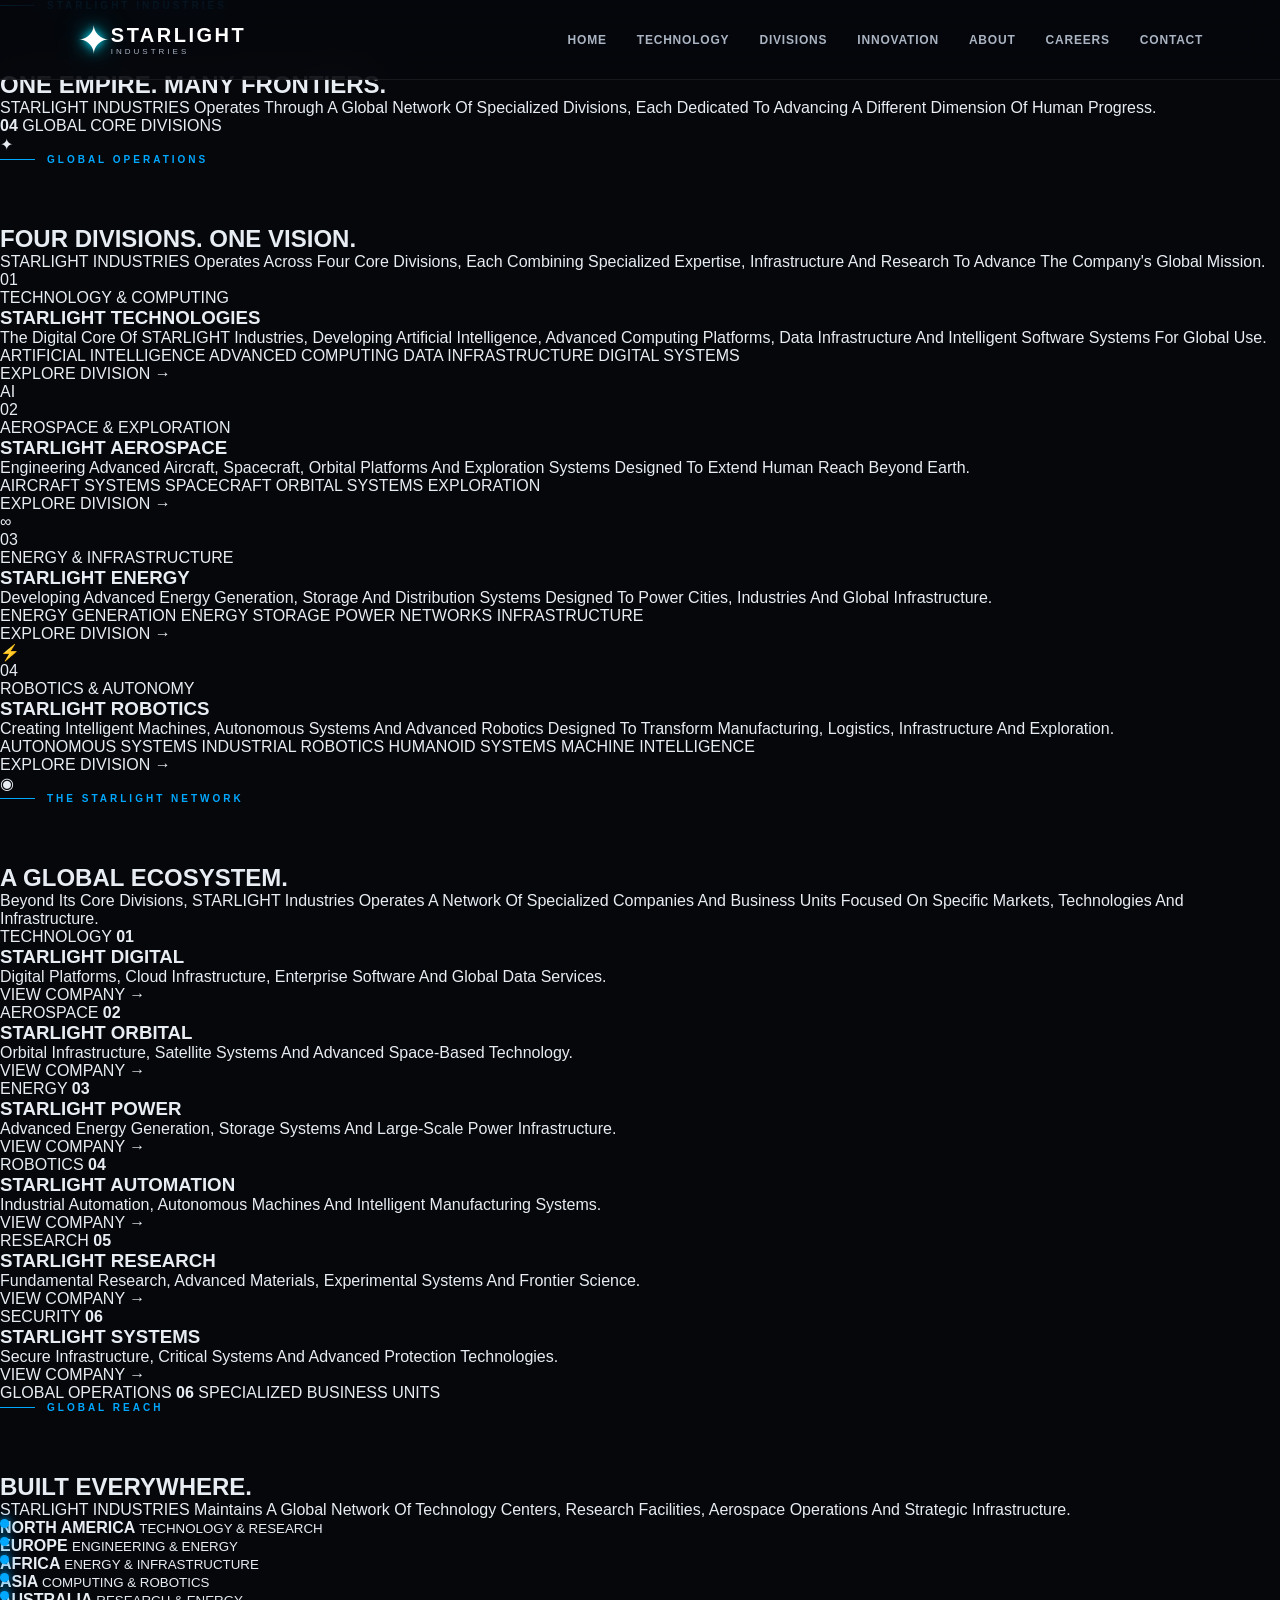
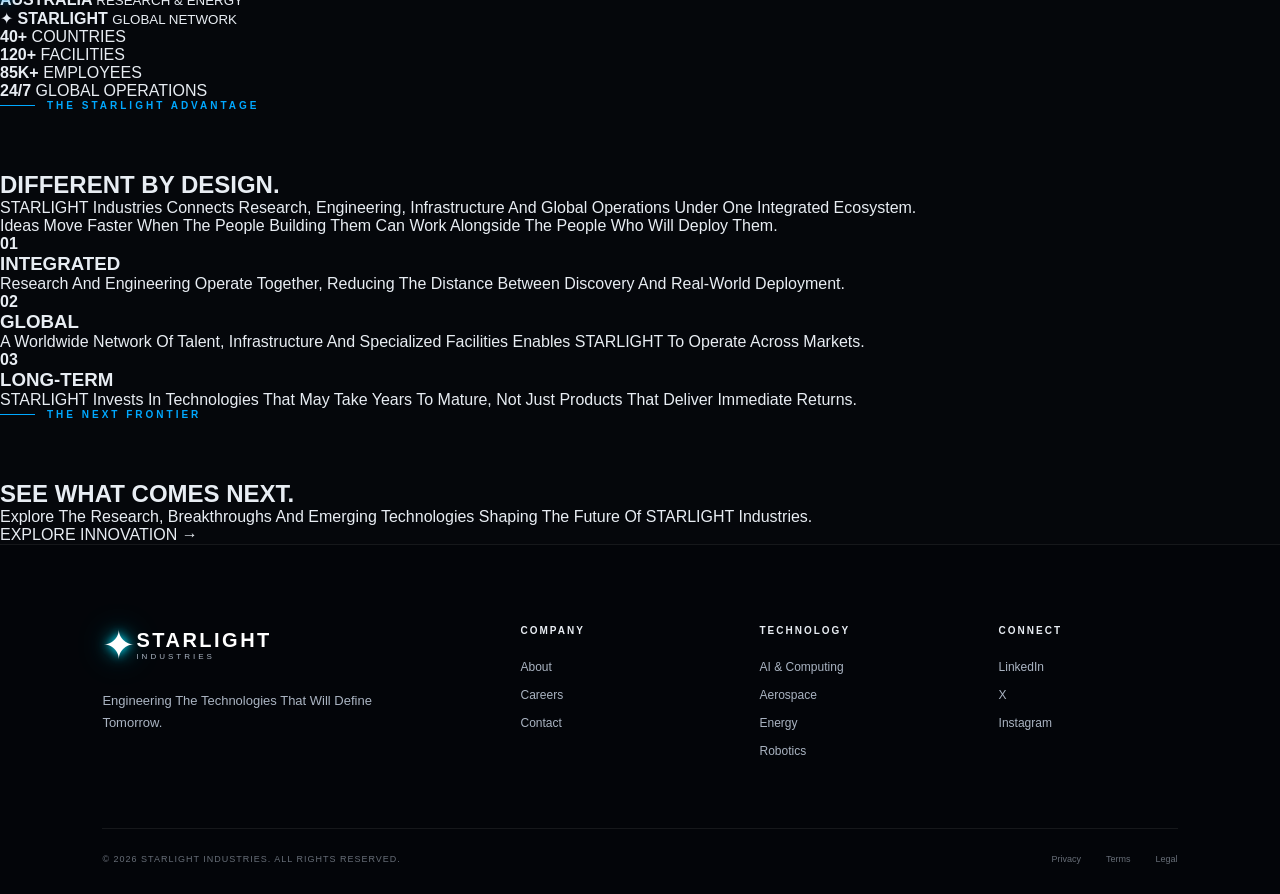
==== divisions.html @ 90bed639 "Add files via upload Tech Conglomorate" ====
<!DOCTYPE html>
<html lang="en">
<head>

    <meta charset="UTF-8">

    <meta
        name="viewport"
        content="width=device-width, initial-scale=1.0"
    >

    <title>Divisions | STARLIGHT INDUSTRIES</title>

    <link
        rel="stylesheet"
        href="CSS/Style.css"
    >

    <link
        rel="stylesheet"
        href="CSS/Divisions.css"
    >

</head>


<body>

    <!-- ============================= -->
    <!-- NAVIGATION -->
    <!-- ============================= -->

    <header class="navbar">

        <a href="index.html" class="logo">

            <span>✦</span>

            <div>

                <strong>STARLIGHT</strong>

                <small>INDUSTRIES</small>

            </div>

        </a>


        <nav>

            <a href="index.html">
                HOME
            </a>

            <a href="technology.html">
                TECHNOLOGY
            </a>

            <a href="divisions.html" class="active">
                DIVISIONS
            </a>

            <a href="innovation.html">
                INNOVATION
            </a>

            <a href="about.html">
                ABOUT
            </a>

            <a href="careers.html">
                CAREERS
            </a>

            <a href="contact.html">
                CONTACT
            </a>

        </nav>

    </header>


    <main>

        <!-- ============================= -->
        <!-- DIVISIONS HERO -->
        <!-- ============================= -->

        <section class="divisions-hero">

            <div class="divisions-grid"></div>

            <div class="divisions-glow"></div>


            <div class="divisions-hero-content">

                <div class="overview-label">

                    <span></span>

                    STARLIGHT INDUSTRIES

                </div>


                <h1>

                    ONE EMPIRE.

                    <span>MANY FRONTIERS.</span>

                </h1>


                <p>
                    STARLIGHT INDUSTRIES Operates Through A
                    Global Network Of Specialized Divisions,
                    Each Dedicated To Advancing A Different
                    Dimension Of Human Progress.
                </p>


                <div class="division-stat">

                    <strong>
                        04
                    </strong>

                    <span>
                        GLOBAL CORE DIVISIONS
                    </span>

                </div>

            </div>


        <div class="division-logo">

          <div class="division-logo-symbol">
                    ✦
          </div>

        </div>  

        </section>


    <!-- ============================= -->
<!-- CORE DIVISIONS -->
<!-- ============================= -->

<section class="core-divisions">

    <div class="core-divisions-header">

        <div class="overview-label">
            <span></span>
            GLOBAL OPERATIONS
        </div>

        <h2>
            FOUR DIVISIONS.
            <span>ONE VISION.</span>
        </h2>

        <p>
            STARLIGHT INDUSTRIES Operates Across Four Core
            Divisions, Each Combining Specialized Expertise,
            Infrastructure And Research To Advance The Company's
            Global Mission.
        </p>

    </div>


    <div class="division-list">

        <!-- DIVISION 01 -->

        <article class="division-block">

            <div class="division-block-number">
                01
            </div>

            <div class="division-block-content">

                <span class="division-block-category">
                    TECHNOLOGY & COMPUTING
                </span>

                <h3>
                    STARLIGHT
                    <span>TECHNOLOGIES</span>
                </h3>

                <p>
                    The Digital Core Of STARLIGHT Industries,
                    Developing Artificial Intelligence, Advanced
                    Computing Platforms, Data Infrastructure And
                    Intelligent Software Systems For Global Use.
                </p>

                <div class="division-specialties">

                    <span>ARTIFICIAL INTELLIGENCE</span>
                    <span>ADVANCED COMPUTING</span>
                    <span>DATA INFRASTRUCTURE</span>
                    <span>DIGITAL SYSTEMS</span>

                </div>

                <a href="#">
                    EXPLORE DIVISION
                    <span>→</span>
                </a>

            </div>

            <div class="division-block-visual">

                <div class="division-visual-core">
                    AI
                </div>

            </div>

        </article>


        <!-- DIVISION 02 -->

        <article class="division-block">

            <div class="division-block-number">
                02
            </div>

            <div class="division-block-content">

                <span class="division-block-category">
                    AEROSPACE & EXPLORATION
                </span>

                <h3>
                    STARLIGHT
                    <span>AEROSPACE</span>
                </h3>

                <p>
                    Engineering Advanced Aircraft, Spacecraft,
                    Orbital Platforms And Exploration Systems
                    Designed To Extend Human Reach Beyond Earth.
                </p>

                <div class="division-specialties">

                    <span>AIRCRAFT SYSTEMS</span>
                    <span>SPACECRAFT</span>
                    <span>ORBITAL SYSTEMS</span>
                    <span>EXPLORATION</span>

                </div>

                <a href="#">
                    EXPLORE DIVISION
                    <span>→</span>
                </a>

            </div>

            <div class="division-block-visual">

                <div class="division-visual-core">
                    ∞
                </div>

            </div>

        </article>


        <!-- DIVISION 03 -->

        <article class="division-block">

            <div class="division-block-number">
                03
            </div>

            <div class="division-block-content">

                <span class="division-block-category">
                    ENERGY & INFRASTRUCTURE
                </span>

                <h3>
                    STARLIGHT
                    <span>ENERGY</span>
                </h3>

                <p>
                    Developing Advanced Energy Generation,
                    Storage And Distribution Systems Designed
                    To Power Cities, Industries And Global
                    Infrastructure.
                </p>

                <div class="division-specialties">

                    <span>ENERGY GENERATION</span>
                    <span>ENERGY STORAGE</span>
                    <span>POWER NETWORKS</span>
                    <span>INFRASTRUCTURE</span>

                </div>

                <a href="#">
                    EXPLORE DIVISION
                    <span>→</span>
                </a>

            </div>

            <div class="division-block-visual">

                <div class="division-visual-core">
                    ⚡
                </div>

            </div>

        </article>


        <!-- DIVISION 04 -->

        <article class="division-block">

            <div class="division-block-number">
                04
            </div>

            <div class="division-block-content">

                <span class="division-block-category">
                    ROBOTICS & AUTONOMY
                </span>

                <h3>
                    STARLIGHT
                    <span>ROBOTICS</span>
                </h3>

                <p>
                    Creating Intelligent Machines, Autonomous
                    Systems And Advanced Robotics Designed To
                    Transform Manufacturing, Logistics,
                    Infrastructure And Exploration.
                </p>

                <div class="division-specialties">

                    <span>AUTONOMOUS SYSTEMS</span>
                    <span>INDUSTRIAL ROBOTICS</span>
                    <span>HUMANOID SYSTEMS</span>
                    <span>MACHINE INTELLIGENCE</span>

                </div>

                <a href="#">
                    EXPLORE DIVISION
                    <span>→</span>
                </a>

            </div>

            <div class="division-block-visual">

                <div class="division-visual-core">
                    ◉
                </div>

            </div>

        </article>

    </div>

</section>

           <!-- ============================= -->
<!-- STARLIGHT NETWORK -->
<!-- ============================= -->

<section class="starlight-network">

    <div class="network-header">

        <div class="overview-label">
            <span></span>
            THE STARLIGHT NETWORK
        </div>

        <h2>
            A GLOBAL
            <span>ECOSYSTEM.</span>
        </h2>

        <p>
            Beyond Its Core Divisions, STARLIGHT Industries
            Operates A Network Of Specialized Companies And
            Business Units Focused On Specific Markets,
            Technologies And Infrastructure.
        </p>

    </div>


    <div class="network-grid">

        <!-- COMPANY 01 -->

        <article class="network-card">

            <div class="network-card-top">

                <span>
                    TECHNOLOGY
                </span>

                <strong>
                    01
                </strong>

            </div>

            <h3>
                STARLIGHT DIGITAL
            </h3>

            <p>
                Digital Platforms, Cloud Infrastructure,
                Enterprise Software And Global Data Services.
            </p>

            <div class="network-card-line"></div>

            <a href="#">
                VIEW COMPANY
                <span>→</span>
            </a>

        </article>


        <!-- COMPANY 02 -->

        <article class="network-card">

            <div class="network-card-top">

                <span>
                    AEROSPACE
                </span>

                <strong>
                    02
                </strong>

            </div>

            <h3>
                STARLIGHT ORBITAL
            </h3>

            <p>
                Orbital Infrastructure, Satellite Systems And
                Advanced Space-Based Technology.
            </p>

            <div class="network-card-line"></div>

            <a href="#">
                VIEW COMPANY
                <span>→</span>
            </a>

        </article>


        <!-- COMPANY 03 -->

        <article class="network-card">

            <div class="network-card-top">

                <span>
                    ENERGY
                </span>

                <strong>
                    03
                </strong>

            </div>

            <h3>
                STARLIGHT POWER
            </h3>

            <p>
                Advanced Energy Generation, Storage Systems
                And Large-Scale Power Infrastructure.
            </p>

            <div class="network-card-line"></div>

            <a href="#">
                VIEW COMPANY
                <span>→</span>

            </a>

        </article>


        <!-- COMPANY 04 -->

        <article class="network-card">

            <div class="network-card-top">

                <span>
                    ROBOTICS
                </span>

                <strong>
                    04
                </strong>

            </div>

            <h3>
                STARLIGHT AUTOMATION
            </h3>

            <p>
                Industrial Automation, Autonomous Machines
                And Intelligent Manufacturing Systems.
            </p>

            <div class="network-card-line"></div>

            <a href="#">
                VIEW COMPANY
                <span>→</span>

            </a>

        </article>


        <!-- COMPANY 05 -->

        <article class="network-card">

            <div class="network-card-top">

                <span>
                    RESEARCH
                </span>

                <strong>
                    05
                </strong>

            </div>

            <h3>
                STARLIGHT RESEARCH
            </h3>

            <p>
                Fundamental Research, Advanced Materials,
                Experimental Systems And Frontier Science.
            </p>

            <div class="network-card-line"></div>

            <a href="#">
                VIEW COMPANY
                <span>→</span>

            </a>

        </article>


        <!-- COMPANY 06 -->

        <article class="network-card">

            <div class="network-card-top">

                <span>
                    SECURITY
                </span>

                <strong>
                    06
                </strong>

            </div>

            <h3>
                STARLIGHT SYSTEMS
            </h3>

            <p>
                Secure Infrastructure, Critical Systems And
                Advanced Protection Technologies.
            </p>

            <div class="network-card-line"></div>

            <a href="#">
                VIEW COMPANY
                <span>→</span>

            </a>

        </article>

    </div>


    <div class="network-footer">

        <span>
            GLOBAL OPERATIONS
        </span>

        <strong>
            06
        </strong>

        <span>
            SPECIALIZED BUSINESS UNITS
        </span>

    </div>

</section>



<!-- ============================= -->
<!-- GLOBAL REACH -->
<!-- ============================= -->

<section class="global-reach">

    <div class="global-reach-header">

        <div class="overview-label">
            <span></span>
            GLOBAL REACH
        </div>

        <h2>
            BUILT
            <span>EVERYWHERE.</span>
        </h2>

        <p>
            STARLIGHT INDUSTRIES Maintains A Global Network Of
            Technology Centers, Research Facilities, Aerospace
            Operations And Strategic Infrastructure.
        </p>

    </div>


    <div class="global-map">

        <div class="map-grid"></div>

        <div class="map-line line-one"></div>
        <div class="map-line line-two"></div>
        <div class="map-line line-three"></div>


        <!-- NORTH AMERICA -->

        <div class="location location-one">

            <span class="location-dot"></span>

            <div class="location-info">

                <strong>
                    NORTH AMERICA
                </strong>

                <small>
                    TECHNOLOGY & RESEARCH
                </small>

            </div>

        </div>


        <!-- EUROPE -->

        <div class="location location-two">

            <span class="location-dot"></span>

            <div class="location-info">

                <strong>
                    EUROPE
                </strong>

                <small>
                    ENGINEERING & ENERGY
                </small>

            </div>

        </div>


        <!-- AFRICA -->

        <div class="location location-three">

            <span class="location-dot"></span>

            <div class="location-info">

                <strong>
                    AFRICA
                </strong>

                <small>
                    ENERGY & INFRASTRUCTURE
                </small>

            </div>

        </div>


        <!-- ASIA -->

        <div class="location location-four">

            <span class="location-dot"></span>

            <div class="location-info">

                <strong>
                    ASIA
                </strong>

                <small>
                    COMPUTING & ROBOTICS
                </small>

            </div>

        </div>


        <!-- AUSTRALIA -->

        <div class="location location-five">

            <span class="location-dot"></span>

            <div class="location-info">

                <strong>
                    AUSTRALIA
                </strong>

                <small>
                    RESEARCH & ENERGY
                </small>

            </div>

        </div>


        <div class="global-map-center">

            <span>✦</span>

            <strong>
                STARLIGHT
            </strong>

            <small>
                GLOBAL NETWORK
            </small>

        </div>

    </div>


    <div class="global-stats">

        <div>

            <strong>
                40+
            </strong>

            <span>
                COUNTRIES
            </span>

        </div>


        <div>

            <strong>
                120+
            </strong>

            <span>
                FACILITIES
            </span>

        </div>


        <div>

            <strong>
                85K+
            </strong>

            <span>
                EMPLOYEES
            </span>

        </div>


        <div>

            <strong>
                24/7
            </strong>

            <span>
                GLOBAL OPERATIONS
            </span>

        </div>

    </div>

</section>
 

         <!-- ============================= -->
<!-- STARLIGHT ADVANTAGE -->
<!-- ============================= -->

<section class="starlight-advantage">

    <div class="advantage-content">

        <div class="overview-label">
            <span></span>
            THE STARLIGHT ADVANTAGE
        </div>

        <h2>
            DIFFERENT
            <span>BY DESIGN.</span>
        </h2>

        <p>
            STARLIGHT Industries Connects Research, Engineering,
            Infrastructure And Global Operations Under One
            Integrated Ecosystem.
        </p>

        <p>
            Ideas Move Faster When The People Building Them
            Can Work Alongside The People Who Will Deploy Them.
        </p>

    </div>


    <div class="advantage-principles">

        <div class="advantage-item">

            <strong>01</strong>

            <h3>
                INTEGRATED
            </h3>

            <p>
                Research And Engineering Operate Together,
                Reducing The Distance Between Discovery And
                Real-World Deployment.
            </p>

        </div>


        <div class="advantage-item">

            <strong>02</strong>

            <h3>
                GLOBAL
            </h3>

            <p>
                A Worldwide Network Of Talent, Infrastructure
                And Specialized Facilities Enables STARLIGHT
                To Operate Across Markets.
            </p>

        </div>


        <div class="advantage-item">

            <strong>03</strong>

            <h3>
                LONG-TERM
            </h3>

            <p>
                STARLIGHT Invests In Technologies That May Take
                Years To Mature, Not Just Products That Deliver
                Immediate Returns.
            </p>

        </div>

    </div>

</section>


<!-- ============================= -->
<!-- DIVISIONS CTA -->
<!-- ============================= -->

<section class="divisions-cta">

    <div class="divisions-cta-content">

        <div class="overview-label">
            <span></span>
            THE NEXT FRONTIER
        </div>

        <h2>
            SEE WHAT
            <span>COMES NEXT.</span>
        </h2>

        <p>
            Explore The Research, Breakthroughs And Emerging
            Technologies Shaping The Future Of STARLIGHT
            Industries.
        </p>

        <a href="innovation.html" class="division-cta-button">
            EXPLORE INNOVATION
            <span>→</span>
        </a>

    </div>

</section>


        <!-- More sections will be added here -->

    </main>


    <!-- ============================= -->
    <!-- FOOTER -->
    <!-- ============================= -->

    <footer class="footer">

        <div class="footer-main">

            <div class="footer-brand">

                <a href="index.html" class="logo">

                    <span>✦</span>

                    <div>

                        <strong>STARLIGHT</strong>

                        <small>INDUSTRIES</small>

                    </div>

                </a>


                <p>
                    Engineering The Technologies That Will
                    Define Tomorrow.
                </p>

            </div>


            <div class="footer-column">

                <h4>COMPANY</h4>

                <a href="about.html">
                    About
                </a>

                <a href="careers.html">
                    Careers
                </a>

                <a href="contact.html">
                    Contact
                </a>

            </div>


            <div class="footer-column">

                <h4>TECHNOLOGY</h4>

                <a href="technology.html">
                    AI & Computing
                </a>

                <a href="technology.html">
                    Aerospace
                </a>

                <a href="technology.html">
                    Energy
                </a>

                <a href="technology.html">
                    Robotics
                </a>

            </div>


            <div class="footer-column">

                <h4>CONNECT</h4>

                <a href="#">
                    LinkedIn
                </a>

                <a href="#">
                    X
                </a>

                <a href="#">
                    Instagram
                </a>

            </div>

        </div>


        <div class="footer-bottom">

            <p>
                © 2026 STARLIGHT INDUSTRIES.
                ALL RIGHTS RESERVED.
            </p>

            <div>

                <a href="#">Privacy</a>

                <a href="#">Terms</a>

                <a href="#">Legal</a>

            </div>

        </div>

    </footer>


    <script src="JS/script.js"></script>

</body>

</html>
---- CSS/Style.css ----
/* ============================= */
/* STARLIGHT INDUSTRIES */
/* GLOBAL STYLES */
/* ============================= */

:root {

    --void-black: #05070B;

    --midnight-navy: #0A1220;

    --deep-space: #101C32;

    --electric-blue: #00A8FF;

    --starlight-cyan: #00E5FF;

    --silver-white: #E8EDF3;

    --soft-silver: #AAB4C2;

    --violet: #7C5CFF;

}


* {
    margin: 0;
    padding: 0;
    box-sizing: border-box;
}


html {
    scroll-behavior: smooth;
}


body {

    font-family: 'Inter', sans-serif;

    background: var(--void-black);

    color: var(--silver-white);

    min-height: 100vh;

}


a {
    text-decoration: none;

    color: inherit;
}


/* ============================= */
/* NAVBAR */
/* ============================= */

.navbar {

    width: 100%;

    height: 80px;

    padding: 0 6%;

    display: flex;

    align-items: center;

    justify-content: space-between;

    position: fixed;

    top: 0;

    left: 0;

    z-index: 1000;

    background: rgba(5, 7, 11, 0.82);

    backdrop-filter: blur(18px);

    border-bottom: 1px solid rgba(232, 237, 243, 0.08);

}


/* LOGO */

.logo {
    transition: 0.3s ease;
    display: flex;
    align-items: center;
    gap: ;
}

.logo:hover > span {
    text-shadow:
         0 0 10px rgba(255, 255, 255, 1),
         0 0 25px rgba(255, 255, 255, 0.85),
         0 0 50px rgba(232, 237, 243, 0.6);

}

.logo:hover {
    transform: translateY(-1px);
}

.logo > span {

    flex-shrink: 0;

    color: #FFFFFF;

    font-size: 40px;

    line-height: 1;

    text-shadow:
        0 0 8px rgba(0, 229, 255, 0.95),
        0 0 18px rgba(0, 229, 255, 0.7),
        0 0 35px rgba(0, 229, 255, 0.45);

}


.logo strong {

    display: block;

    font-family: 'Space Grotesk', sans-serif;

    font-size: 20px;

    letter-spacing: 2.5px;

    color: #FFFFFF;

}

.logo > div {

    display: flex;

    flex-direction: column;

}


.logo small {

    color: var(--soft-silver);

    font-size: 8px;

    letter-spacing: 3px;

}


/* NAVIGATION */

.navbar nav {

    display: flex;

    gap: 30px;

}


.navbar nav a {

    color: var(--soft-silver);

    font-size: 12px;

    font-weight: 600;

    letter-spacing: 0.8px;

    text-transform: uppercase;

    transition: 0.3s ease;

}


.navbar nav a:hover {

    color: var(--silver-white);

}


/* NAV BUTTON */

.nav-button {

    padding: 11px 22px;

    border: 1px solid var(--electric-blue);

    color: var(--silver-white);

    font-size: 11px;

    font-weight: 700;

    letter-spacing: 1px;

    text-transform: uppercase;

    transition: 0.3s ease;

}


.nav-button:hover {

    background: var(--electric-blue);

    color: var(--void-black);

}


/* ============================= */
/* HERO */
/* ============================= */

.hero {

    min-height: 100vh;

    display: flex;

    align-items: center;

    padding: 120px 8% 80px;

    position: relative;

    overflow: hidden;

    background:

    linear-gradient(
        rgba(5, 7, 11, 0.48),
        rgba(5, 7, 11, 0.48)
    ),

    url("../STAR_IMG/STARLIGHT.png");

background-size: cover;

background-position: center;

background-repeat: no-repeat;

}


.hero::before {

    content: "";

    position: absolute;

    width: 600px;

    height: 600px;

    border-radius: 50%;

    background: rgba(0, 229, 255, 0.04);

    filter: blur(80px);

    right: -200px;

    top: 20%;

}


.hero-content {

    max-width: 850px;

    position: relative;

    z-index: 2;

}


.eyebrow {

    color: var(--electric-blue);

    font-size: 11px;

    font-weight: 700;

    letter-spacing: 3px;

    margin-bottom: 25px;

}


.hero h1 {

    font-family: 'Space Grotesk', sans-serif;

    font-size: clamp(60px, 8vw, 120px);

    line-height: 0.9;

    letter-spacing: -4px;

    font-weight: 700;

}


.hero h1 span {

    color: var(--silver-white);

}


.hero-description {

    max-width: 550px;

    margin-top: 35px;

    color: var(--soft-silver);

    font-size: 17px;

    line-height: 1.7;

}


/* ============================= */
/* BUTTONS */
/* ============================= */

.hero-buttons {

    display: flex;

    gap: 15px;

    margin-top: 40px;

}


.btn-primary,
.btn-secondary {

    padding: 15px 28px;

    font-size: 11px;

    font-weight: 700;

    letter-spacing: 1px;

    text-transform: uppercase;

    transition: 0.3s ease;

}


.btn-primary {

    background: var(--electric-blue);

    color: var(--void-black);

}


.btn-primary:hover {

    background: var(--starlight-cyan);

    transform: translateY(-3px);

}


.btn-secondary {

    border: 1px solid rgba(232, 237, 243, 0.4);

    color: var(--silver-white);

}


.btn-secondary:hover {

    border-color: var(--electric-blue);

    color: var(--electric-blue);

    transform: translateY(-3px);

}

/* ============================= */
/* STARLIGHT OVERVIEW */
/* ============================= */

.overview {

    padding: 150px 8%;

    background: var(--midnight-navy);

    border-top: 1px solid rgba(232, 237, 243, 0.06);

}


.overview-label {

    display: flex;

    align-items: center;

    gap: 12px;

    color: var(--electric-blue);

    font-size: 10px;

    font-weight: 700;

    letter-spacing: 3px;

    margin-bottom: 60px;

}


.overview-label span {

    width: 35px;

    height: 1px;

    background: var(--electric-blue);

}


.overview-content {

    display: grid;

    grid-template-columns: 1.1fr 0.9fr;

    gap: 100px;

    align-items: start;

}


.overview h2 {

    font-family: 'Space Grotesk', sans-serif;

    font-size: clamp(45px, 6vw, 85px);

    line-height: 0.95;

    letter-spacing: -3px;

}


.overview h2 span {

    display: block;

    color: var(--electric-blue);

}


.overview-text {

    padding-top: 10px;

}


.overview-text p {

    color: var(--soft-silver);

    font-size: 16px;

    line-height: 1.8;

    margin-bottom: 25px;

}


.text-link {

    display: inline-flex;

    align-items: center;

    gap: 15px;

    margin-top: 15px;

    color: var(--silver-white);

    font-size: 11px;

    font-weight: 700;

    letter-spacing: 1.5px;

    transition: 0.3s ease;

}


.text-link span {

    color: var(--electric-blue);

    font-size: 18px;

    transition: 0.3s ease;

}


.text-link:hover {

    color: var(--electric-blue);

}


.text-link:hover span {

    transform: translateX(6px);

}

/* ============================= */
/* TECHNOLOGY SECTORS */
/* ============================= */

.technology-sectors {

    padding: 160px 8%;

    background: var(--void-black);

}


.sectors-header {

    max-width: 850px;

    margin-bottom: 80px;

}


.sectors-header h2 {

    font-family: 'Space Grotesk', sans-serif;

    font-size: clamp(45px, 6vw, 85px);

    line-height: 0.95;

    letter-spacing: -3px;

    margin-bottom: 30px;

}


.sectors-header h2 span {

    color: var(--electric-blue);

}


.sectors-header > p {

    max-width: 600px;

    color: var(--soft-silver);

    font-size: 16px;

    line-height: 1.8;

}


/* ============================= */
/* SECTOR GRID */
/* ============================= */

.sector-grid {

    display: grid;

    grid-template-columns: repeat(2, 1fr);

    gap: 20px;

}


.sector-card {

    min-height: 360px;

    padding: 40px;

    position: relative;

    overflow: hidden;

    background: linear-gradient(
        145deg,
        rgba(16, 28, 50, 0.8),
        rgba(10, 18, 32, 0.6)
    );

    border: 1px solid rgba(232, 237, 243, 0.08);

    transition: 0.4s ease;

}


.sector-card::before {

    content: "";

    position: absolute;

    width: 250px;

    height: 250px;

    border-radius: 50%;

    background: rgba(0, 168, 255, 0.08);

    filter: blur(70px);

    right: -100px;

    bottom: -100px;

    transition: 0.4s ease;

}


.sector-card:hover {

    transform: translateY(-8px);

    border-color: rgba(0, 168, 255, 0.45);

}


.sector-card:hover::before {

    background: rgba(0, 229, 255, 0.14);

}


.sector-number {

    position: absolute;

    top: 30px;

    right: 35px;

    color: rgba(232, 237, 243, 0.25);

    font-family: 'Space Grotesk', sans-serif;

    font-size: 13px;

    letter-spacing: 2px;

}


.sector-icon {

    color: var(--electric-blue);

    font-size: 42px;

    margin-bottom: 70px;

}


.sector-card h3 {

    font-family: 'Space Grotesk', sans-serif;

    font-size: 25px;

    letter-spacing: 1px;

    margin-bottom: 15px;

}


.sector-card p {

    max-width: 430px;

    color: var(--soft-silver);

    font-size: 14px;

    line-height: 1.7;

}


.sector-card a {

    display: inline-flex;

    align-items: center;

    gap: 12px;

    margin-top: 30px;

    color: var(--silver-white);

    font-size: 10px;

    font-weight: 700;

    letter-spacing: 1.5px;

    transition: 0.3s ease;

}


.sector-card a span {

    color: var(--electric-blue);

    font-size: 18px;

    transition: 0.3s ease;

}


.sector-card a:hover {

    color: var(--electric-blue);

}


.sector-card a:hover span {

    transform: translateX(6px);

}

/* ============================= */
/* STARLIGHT SCALE */
/* ============================= */

.starlight-scale {

    padding: 160px 8%;

    background: var(--midnight-navy);

    border-top: 1px solid rgba(232, 237, 243, 0.06);

    border-bottom: 1px solid rgba(232, 237, 243, 0.06);

}


.scale-header {

    max-width: 800px;

    margin-bottom: 100px;

}


.scale-header h2 {

    font-family: 'Space Grotesk', sans-serif;

    font-size: clamp(45px, 6vw, 85px);

    line-height: 0.95;

    letter-spacing: -3px;

    margin-bottom: 30px;

}


.scale-header h2 span {

    color: var(--electric-blue);

}


.scale-header > p {

    max-width: 600px;

    color: var(--soft-silver);

    font-size: 16px;

    line-height: 1.8;

}


/* ============================= */
/* STATISTICS */
/* ============================= */

.scale-grid {

    display: grid;

    grid-template-columns: repeat(4, 1fr);

    border-top: 1px solid rgba(232, 237, 243, 0.1);

    border-bottom: 1px solid rgba(232, 237, 243, 0.1);

}


.scale-stat {

    min-height: 230px;

    padding: 45px 35px;

    border-right: 1px solid rgba(232, 237, 243, 0.1);

}


.scale-stat:last-child {

    border-right: none;

}


.scale-stat strong {

    font-family: 'Space Grotesk', sans-serif;

    font-size: clamp(45px, 5vw, 72px);

    line-height: 1;

    color: var(--silver-white);

}


.stat-suffix {

    color: var(--electric-blue);

    font-family: 'Space Grotesk', sans-serif;

    font-size: 35px;

    font-weight: 600;

}


.scale-stat p {

    margin-top: 25px;

    color: var(--soft-silver);

    font-size: 9px;

    font-weight: 700;

    letter-spacing: 2px;

}

/* ============================= */
/* GLOBAL PRESENCE */
/* ============================= */

.global-presence {

    padding: 160px 8%;

    background: var(--void-black);

}


.global-header {

    max-width: 800px;

    margin-bottom: 90px;

}


.global-header h2 {

    font-family: 'Space Grotesk', sans-serif;

    font-size: clamp(45px, 6vw, 85px);

    line-height: 0.95;

    letter-spacing: -3px;

    margin-bottom: 30px;

}


.global-header h2 span {

    color: var(--electric-blue);

}


.global-header > p {

    max-width: 600px;

    color: var(--soft-silver);

    font-size: 16px;

    line-height: 1.8;

}


/* ============================= */
/* GLOBAL INTERFACE */
/* ============================= */

.global-interface {

    display: grid;

    grid-template-columns: 1.4fr 0.8fr;

    gap: 50px;

    align-items: stretch;

}


/* ============================= */
/* WORLD VISUAL */
/* ============================= */

.world-visual {

    min-height: 560px;

    position: relative;

    overflow: hidden;

    background:

        radial-gradient(
            circle at center,
            rgba(0, 168, 255, 0.08),
            transparent 45%
        ),

        var(--midnight-navy);

    border: 1px solid rgba(232, 237, 243, 0.08);

}


.world-grid {

    position: absolute;

    inset: 0;

    opacity: 0.18;

    background-image:

        linear-gradient(
            rgba(0, 168, 255, 0.2) 1px,
            transparent 1px
        ),

        linear-gradient(
            90deg,
            rgba(0, 168, 255, 0.2) 1px,
            transparent 1px
        );

    background-size: 45px 45px;

    transform: perspective(500px) rotateX(35deg) scale(1.3);

}


.world-glow {

    position: absolute;

    width: 300px;

    height: 300px;

    border-radius: 50%;

    background: rgba(0, 168, 255, 0.12);

    filter: blur(80px);

    top: 35%;

    left: 40%;

}


.world-center {

    position: absolute;

    top: 50%;

    left: 50%;

    transform: translate(-50%, -50%);

    text-align: center;

}


.world-center > span {

    display: block;

    color: #FFFFFF;

    font-size: 45px;

    text-shadow:

        0 0 10px rgba(255,255,255,0.9),

        0 0 30px rgba(232,237,243,0.6);

}


.world-center p {

    margin-top: 12px;

    font-family: 'Space Grotesk', sans-serif;

    font-size: 13px;

    font-weight: 700;

    letter-spacing: 3px;

}


.world-center small {

    display: block;

    margin-top: 5px;

    color: var(--soft-silver);

    font-size: 8px;

    letter-spacing: 2px;

}


/* ============================= */
/* LOCATION DOTS */
/* ============================= */

.location-dot {

    position: absolute;

    width: 9px;

    height: 9px;

    border-radius: 50%;

    background: var(--electric-blue);

    box-shadow:

        0 0 8px var(--electric-blue),

        0 0 20px rgba(0,168,255,0.6);

    animation: locationPulse 2.5s infinite;

}


.dot-north-america {

    top: 32%;

    left: 27%;

}


.dot-south-america {

    top: 62%;

    left: 37%;

}


.dot-europe {

    top: 30%;

    left: 53%;

}


.dot-africa {

    top: 55%;

    left: 52%;

}


.dot-asia {

    top: 36%;

    left: 70%;

}


.dot-australia {

    top: 68%;

    left: 77%;

}


@keyframes locationPulse {

    0% {

        transform: scale(1);

        box-shadow:

            0 0 8px var(--electric-blue),

            0 0 20px rgba(0,168,255,0.6);

    }

    50% {

        transform: scale(1.5);

        box-shadow:

            0 0 12px var(--starlight-cyan),

            0 0 30px rgba(0,229,255,0.7);

    }

    100% {

        transform: scale(1);

        box-shadow:

            0 0 8px var(--electric-blue),

            0 0 20px rgba(0,168,255,0.6);

    }

}


/* ============================= */
/* REGIONS */
/* ============================= */

.global-regions {

    display: flex;

    flex-direction: column;

}


.region {

    flex: 1;

    display: grid;

    grid-template-columns: 35px 1fr 25px;

    gap: 15px;

    align-items: center;

    padding: 25px;

    border-top: 1px solid rgba(232,237,243,0.1);

    cursor: pointer;

    transition: 0.3s ease;

}


.region:last-child {

    border-bottom: 1px solid rgba(232,237,243,0.1);

}


.region:hover,
.region.active {

    background: var(--midnight-navy);

}


.region-number {

    color: var(--electric-blue);

    font-size: 10px;

    font-weight: 700;

}


.region h3 {

    font-family: 'Space Grotesk', sans-serif;

    font-size: 14px;

    letter-spacing: 1px;

}


.region p {

    margin-top: 8px;

    color: var(--soft-silver);

    font-size: 11px;

    line-height: 1.6;

}


.region-arrow {

    color: var(--electric-blue);

    font-size: 20px;

    transition: 0.3s ease;

}


.region:hover .region-arrow {

    transform: translateX(5px);

}

/* ================================= */
/* FOUNDERS */
/* ================================= */

.founders-section {

    position: relative;

    padding: 160px 8%;

    background: var(--midnight-navy);

    border-top:
        1px solid
        rgba(
            232,
            237,
            243,
            0.06
        );

}


/* ================================= */
/* HEADER */
/* ================================= */

.founders-header {

    max-width: 850px;

    margin-bottom: 90px;

}


.founders-header h2 {

    margin-top: 25px;

    font-family:
        'Space Grotesk',
        sans-serif;

    font-size:
        clamp(
            50px,
            7vw,
            100px
        );

    line-height: 0.88;

    letter-spacing: -5px;

}


.founders-header h2 span {

    display: block;

    color:
        var(--electric-blue);

}


.founders-header p {

    max-width: 650px;

    margin-top: 35px;

    color:
        var(--soft-silver);

    font-size: 15px;

    line-height: 1.9;

}


/* ================================= */
/* FOUNDERS GRID */
/* ================================= */

.founders-grid {

    display: grid;

    grid-template-columns:
        repeat(
            2,
            1fr
        );

    gap: 25px;

}


/* ================================= */
/* FOUNDER CARD */
/* ================================= */

.founder-card {

    position: relative;

    min-height: 560px;

    padding: 45px;

    overflow: hidden;

    background:
        rgba(
            5,
            7,
            11,
            0.65
        );

    border:
        1px solid
        rgba(
            232,
            237,
            243,
            0.09
        );

    transition:
        border-color 0.3s ease,
        transform 0.3s ease;

}


.founder-card:hover {

    transform:
        translateY(-6px);

    border-color:
        rgba(
            0,
            229,
            255,
            0.35
        );

}


/* ================================= */
/* NUMBER */
/* ================================= */

.founder-number {

    color:
        var(--electric-blue);

    font-size: 9px;

    font-weight: 700;

    letter-spacing: 3px;

    margin-bottom: 80px;

}


/* ================================= */
/* LABEL */
/* ================================= */

.founder-label {

    color:
        rgba(
            232,
            237,
            243,
            0.45
        );

    font-size: 8px;

    font-weight: 700;

    letter-spacing: 2px;

    margin-bottom: 18px;

}


/* ================================= */
/* NAME */
/* ================================= */

.founder-info h3 {

    margin: 0;

    font-family:
        'Space Grotesk',
        sans-serif;

    font-size:
        clamp(
            42px,
            5vw,
            70px
        );

    line-height: 0.9;

    letter-spacing: -3px;

}


.founder-info h3 span {

    display: block;

    color:
        var(--electric-blue);

}


/* ================================= */
/* TITLE */
/* ================================= */

.founder-info h4 {

    margin-top: 25px;

    color:
        var(--silver-white);

    font-size: 9px;

    letter-spacing: 1.5px;

}


/* ================================= */
/* DESCRIPTION */
/* ================================= */

.founder-info p {

    max-width: 520px;

    margin-top: 30px;

    color:
        var(--soft-silver);

    font-size: 14px;

    line-height: 1.9;

}


/* ================================= */
/* DOMAINS */
/* ================================= */

.founder-domains {

    display: flex;

    flex-wrap: wrap;

    gap: 8px;

    margin-top: 30px;

}


.founder-domains span {

    padding:
        8px 12px;

    border:
        1px solid
        rgba(
            232,
            237,
            243,
            0.1
        );

    color:
        rgba(
            232,
            237,
            243,
            0.55
        );

    font-size: 7px;

    font-weight: 700;

    letter-spacing: 1px;

}


/* ================================= */
/* SYMBOL */
/* ================================= */

.founder-symbol {

    position: absolute;

    right: 35px;

    bottom: 25px;

    color:
        rgba(
            0,
            229,
            255,
            0.08
        );

    font-size: 110px;

    line-height: 1;

    pointer-events: none;

}


/* ================================= */
/* RESPONSIVE */
/* ================================= */

@media (max-width: 850px) {

    .founders-section {

        padding:
            110px 6%;

    }


    .founders-grid {

        grid-template-columns:
            1fr;

    }


    .founder-card {

        min-height: auto;

        padding: 35px;

    }

}


/* ============================= */
/* FINAL CTA */
/* ============================= */

.final-cta {

    min-height: 650px;

    padding: 140px 8%;

    position: relative;

    overflow: hidden;

    display: flex;

    align-items: center;

    justify-content: center;

    text-align: center;

    background:
        radial-gradient(
            circle at center,
            rgba(0, 168, 255, 0.12),
            transparent 45%
        ),
        var(--void-black);

    border-top: 1px solid rgba(232, 237, 243, 0.06);

}


.cta-glow {

    position: absolute;

    width: 450px;

    height: 450px;

    border-radius: 50%;

    background: rgba(0, 229, 255, 0.07);

    filter: blur(100px);

}


.cta-content {

    position: relative;

    z-index: 2;

    max-width: 900px;

}


.cta-content .overview-label {

    justify-content: center;

}


.cta-content h2 {

    font-family: 'Space Grotesk', sans-serif;

    font-size: clamp(55px, 8vw, 110px);

    line-height: 0.9;

    letter-spacing: -4px;

    margin-bottom: 30px;

}


.cta-content h2 span {

    display: block;

    color: var(--electric-blue);

}


.cta-content > p {

    max-width: 550px;

    margin: 0 auto;

    color: var(--soft-silver);

    font-size: 16px;

    line-height: 1.8;

}


.cta-buttons {

    display: flex;

    justify-content: center;

    gap: 15px;

    margin-top: 40px;

}

/* ============================= */
/* FOOTER */
/* ============================= */

.footer {

    padding: 80px 8% 30px;

    background: #030509;

    border-top: 1px solid rgba(232, 237, 243, 0.08);

}


.footer-main {

    display: grid;

    grid-template-columns: 2fr 1fr 1fr 1fr;

    gap: 60px;

    padding-bottom: 70px;

}


.footer-brand p {

    max-width: 300px;

    margin-top: 25px;

    color: var(--soft-silver);

    font-size: 13px;

    line-height: 1.7;

}


.footer-column {

    display: flex;

    flex-direction: column;

    gap: 14px;

}


.footer-column h4 {

    margin-bottom: 10px;

    color: var(--silver-white);

    font-size: 10px;

    letter-spacing: 2px;

}


.footer-column a {

    color: var(--soft-silver);

    font-size: 12px;

    transition: 0.3s ease;

}


.footer-column a:hover {

    color: var(--electric-blue);

}


.footer-bottom {

    padding-top: 25px;

    border-top: 1px solid rgba(232, 237, 243, 0.08);

    display: flex;

    justify-content: space-between;

    align-items: center;

}


.footer-bottom p {

    color: rgba(170, 180, 194, 0.6);

    font-size: 9px;

    letter-spacing: 1px;

}


.footer-bottom div {

    display: flex;

    gap: 25px;

}


.footer-bottom a {

    color: rgba(170, 180, 194, 0.6);

    font-size: 9px;

    transition: 0.3s ease;

}


.footer-bottom a:hover {

    color: var(--silver-white);

}
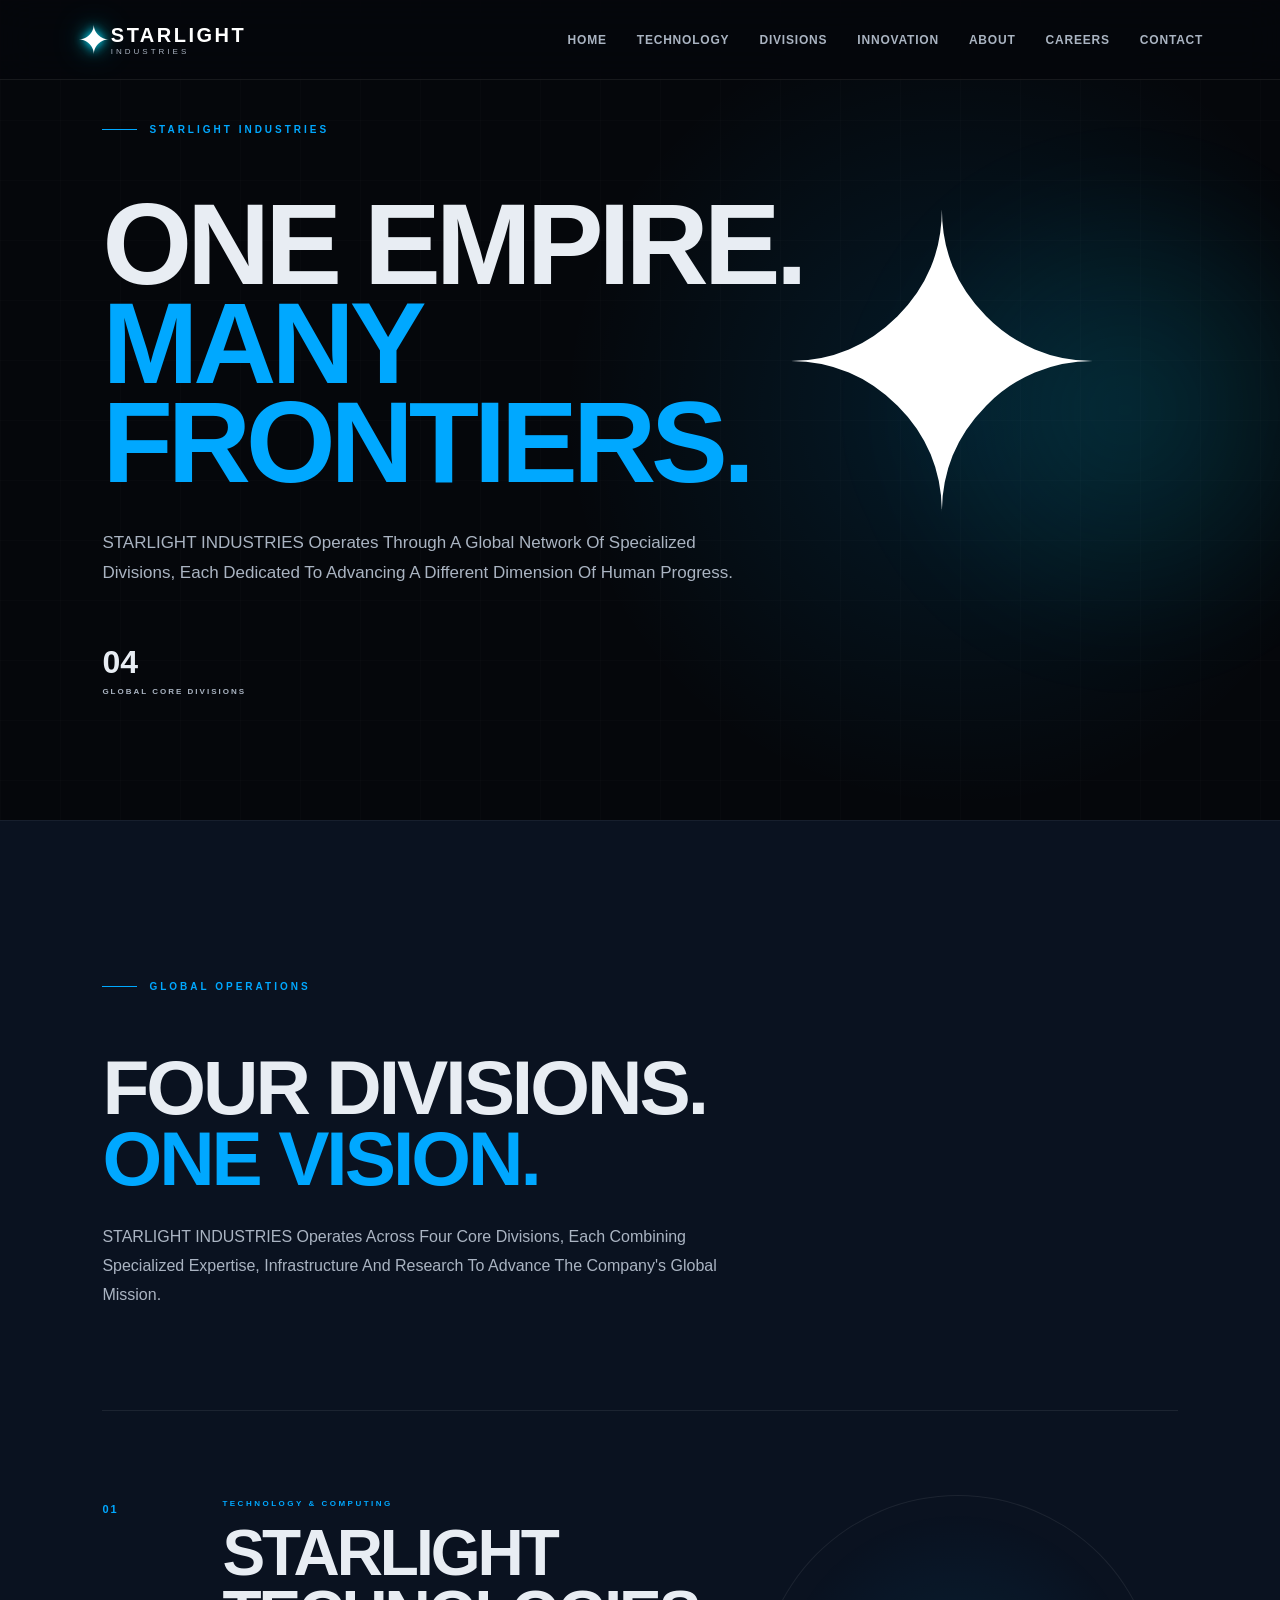
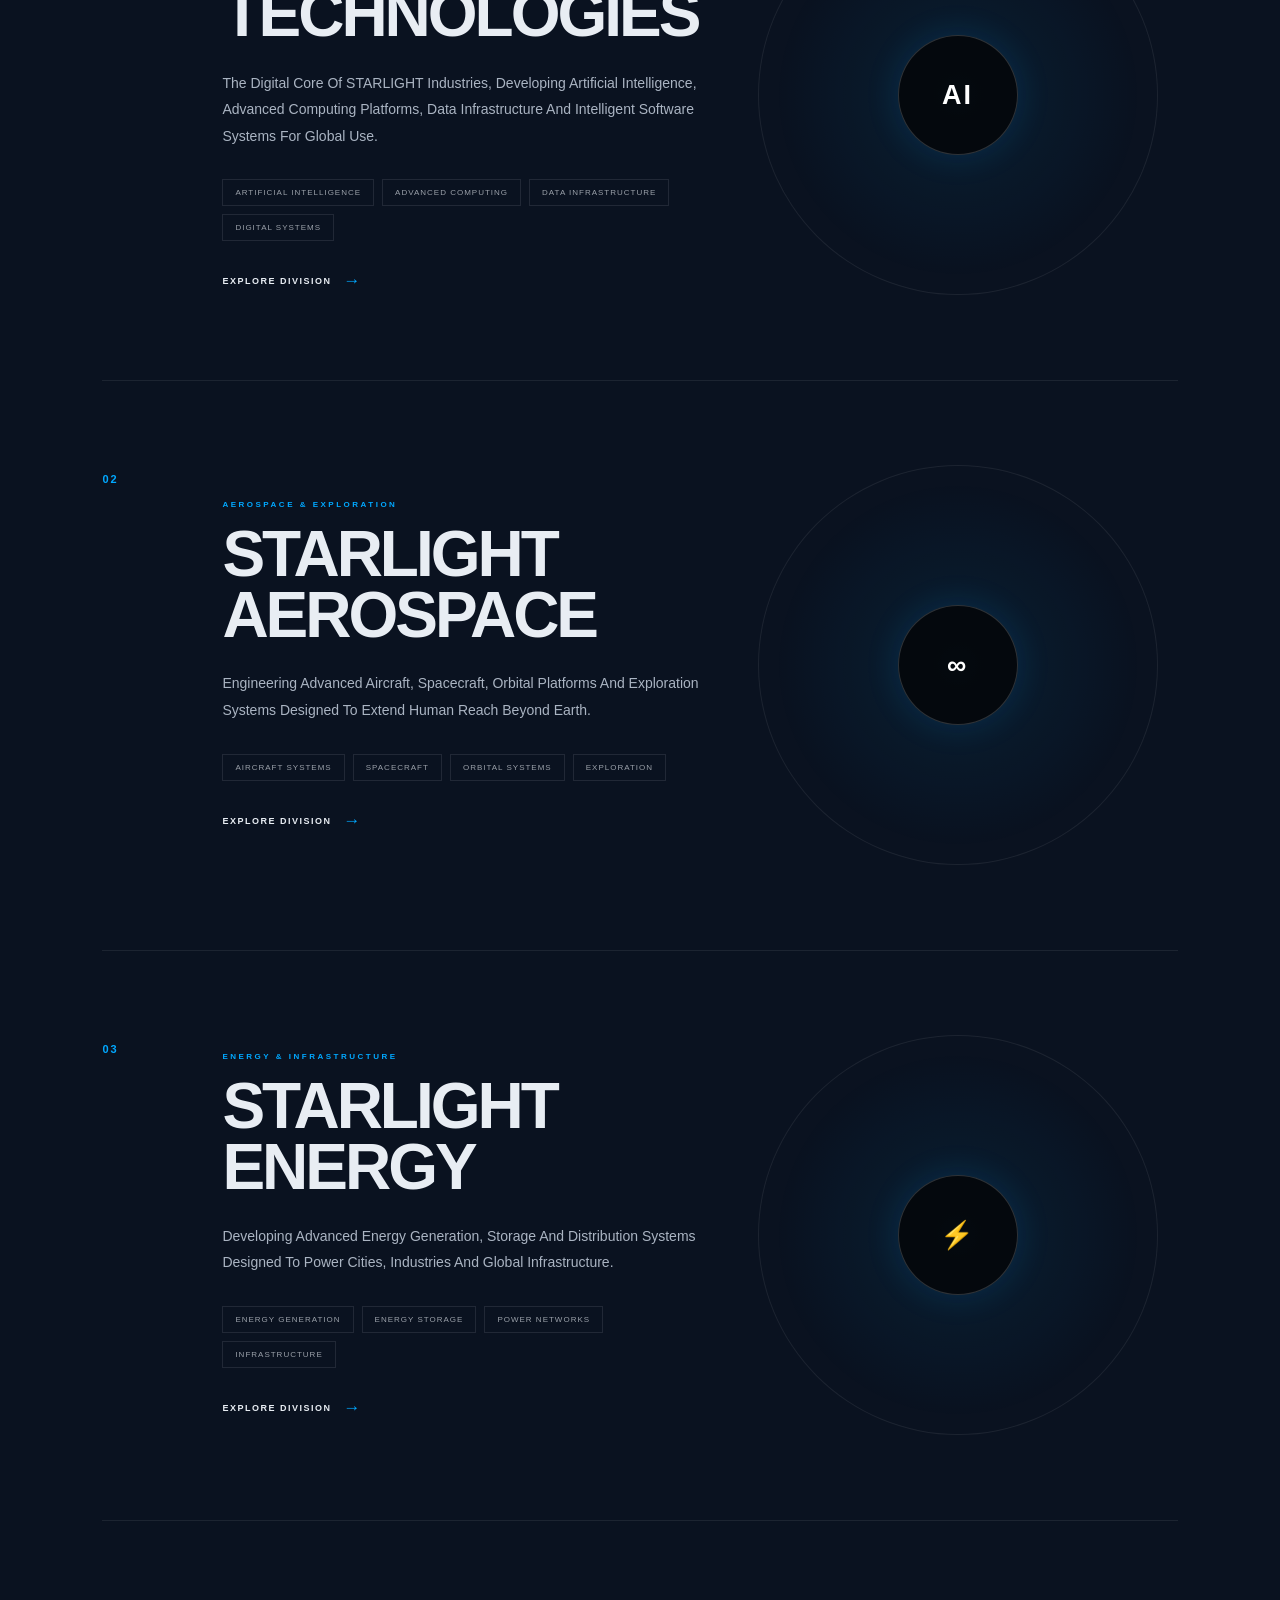
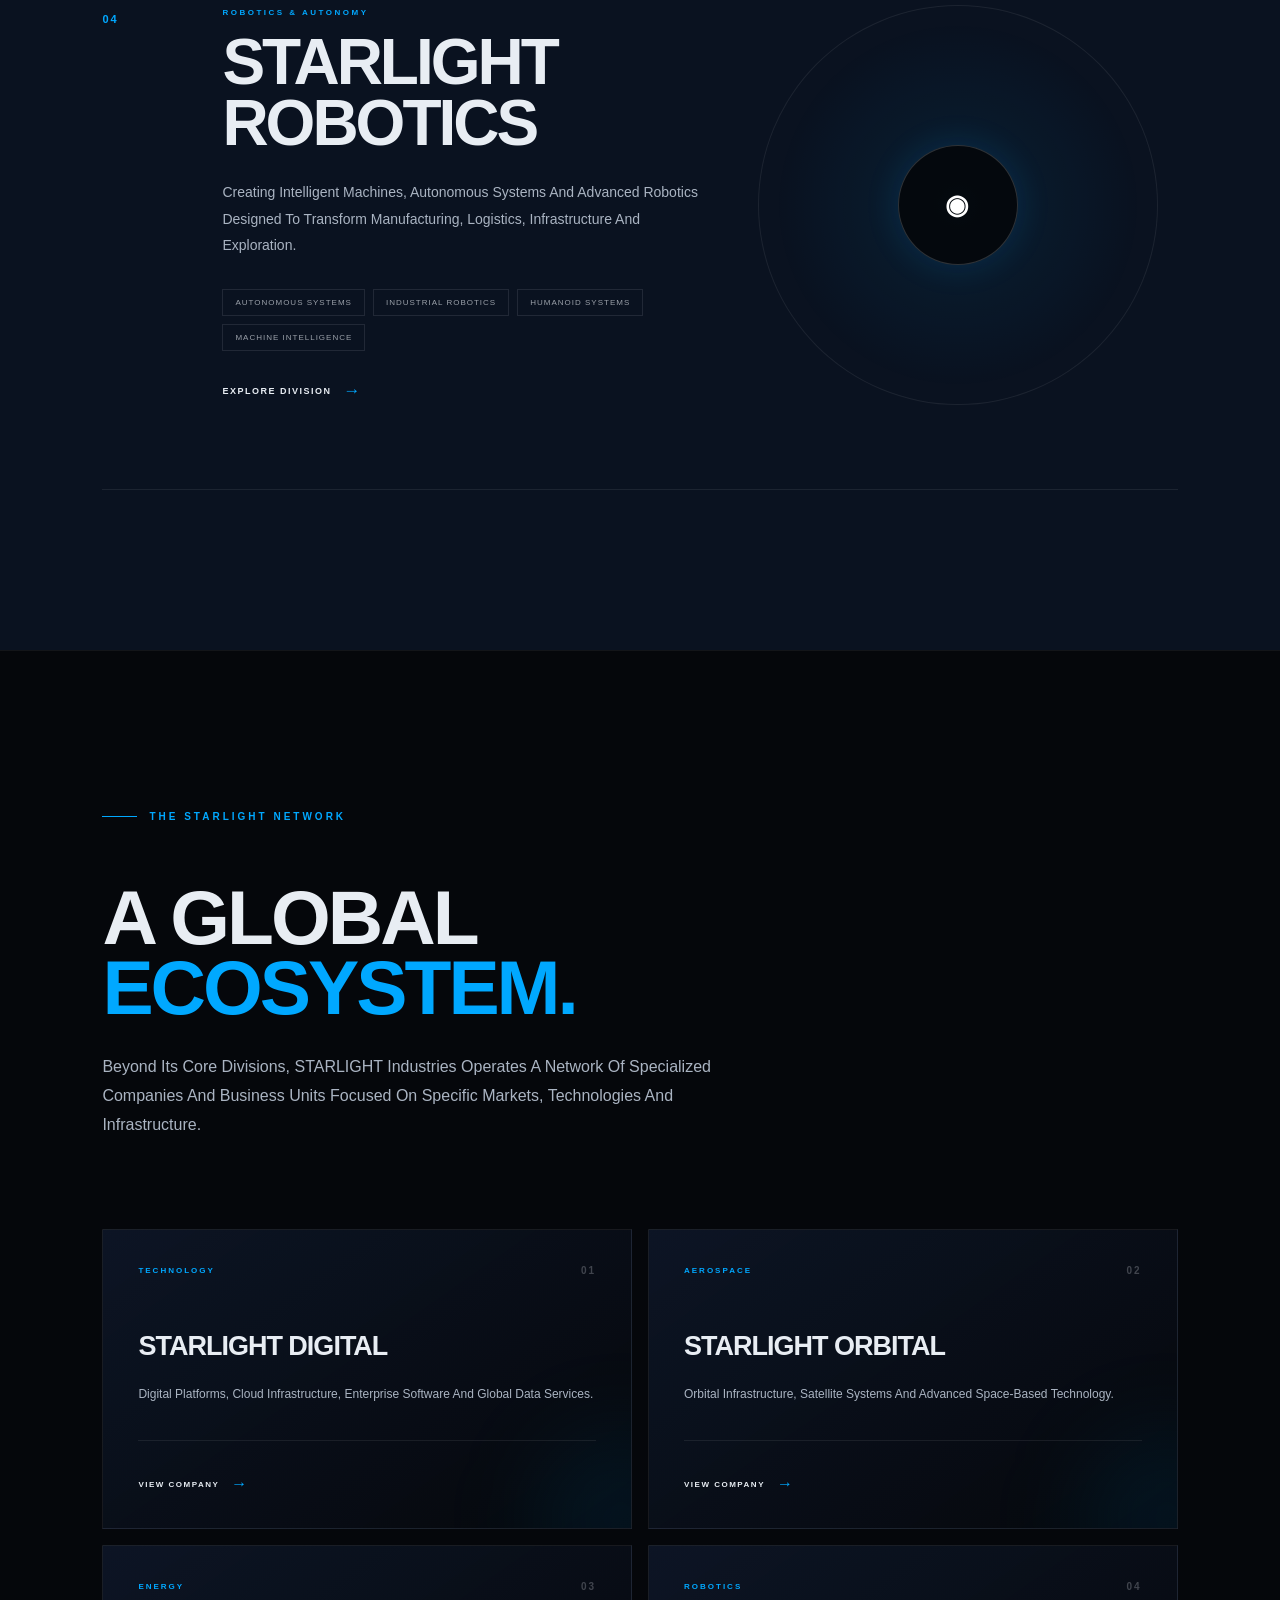
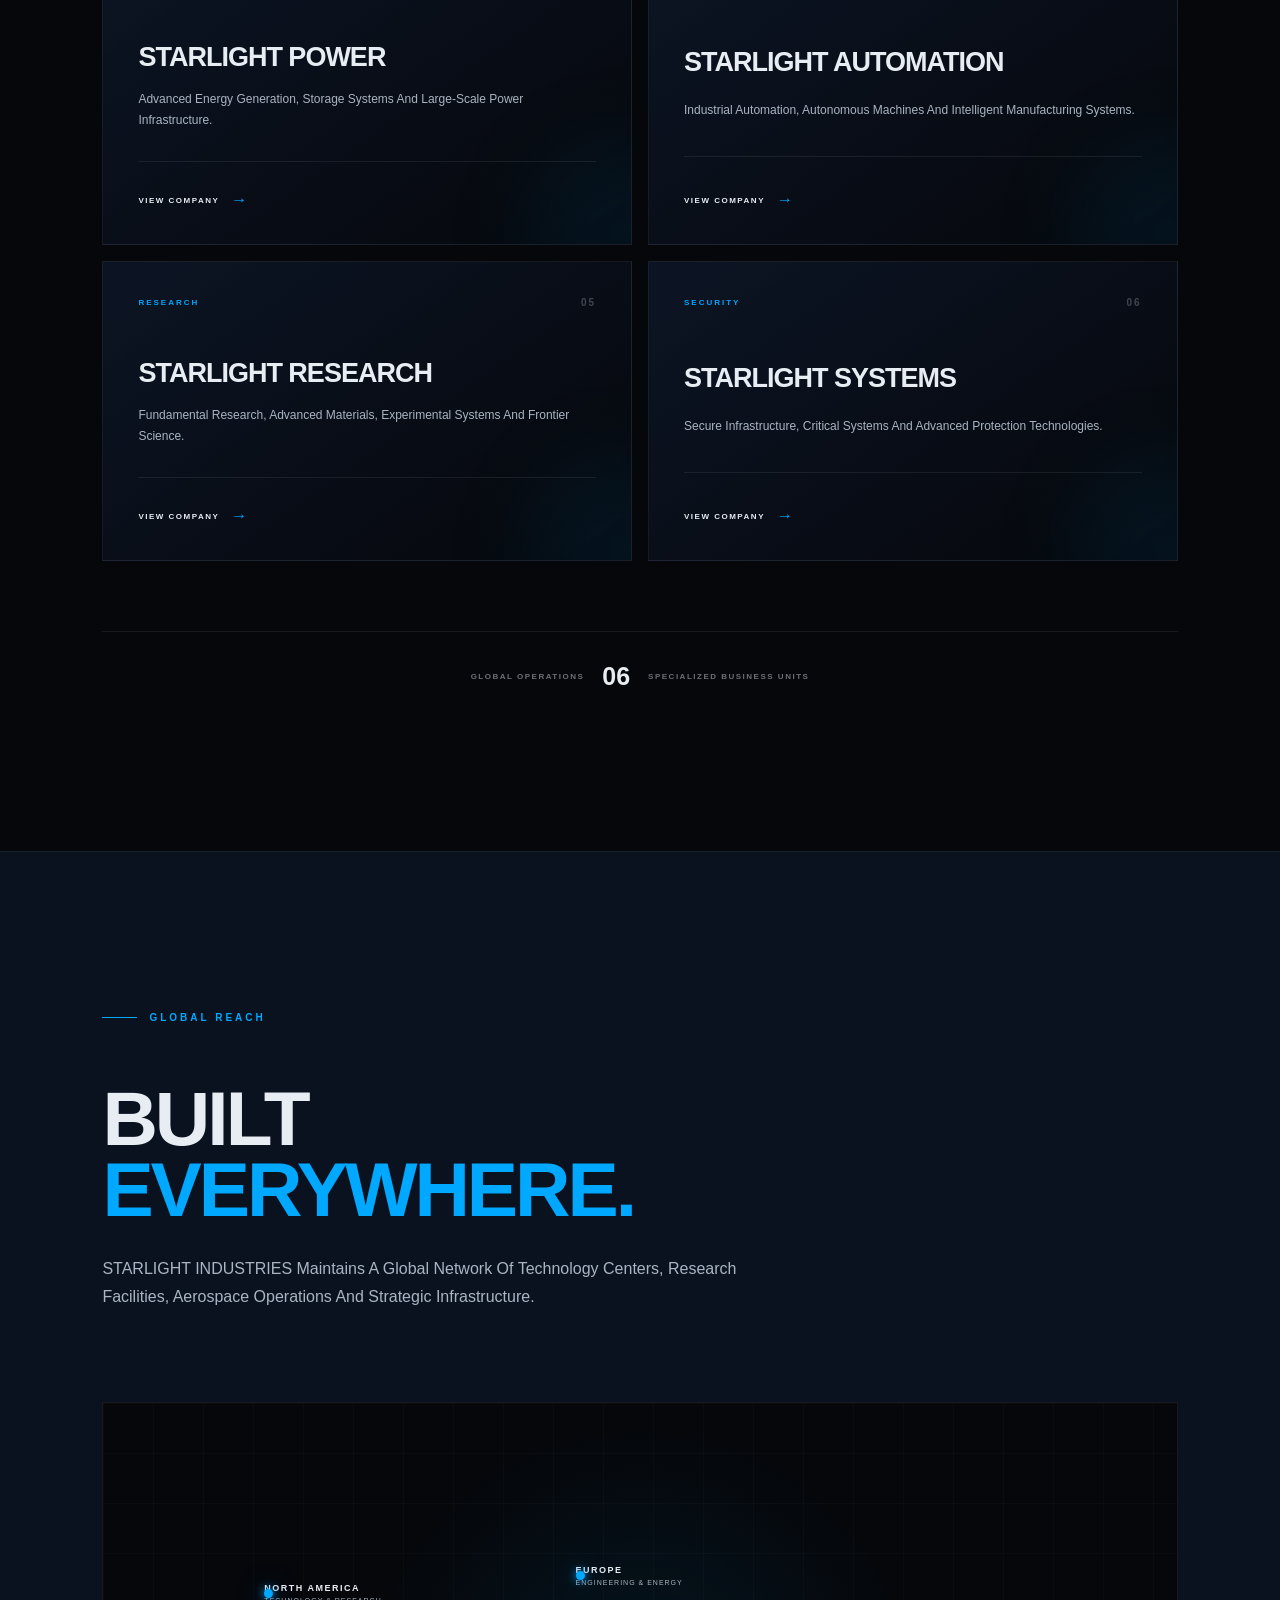
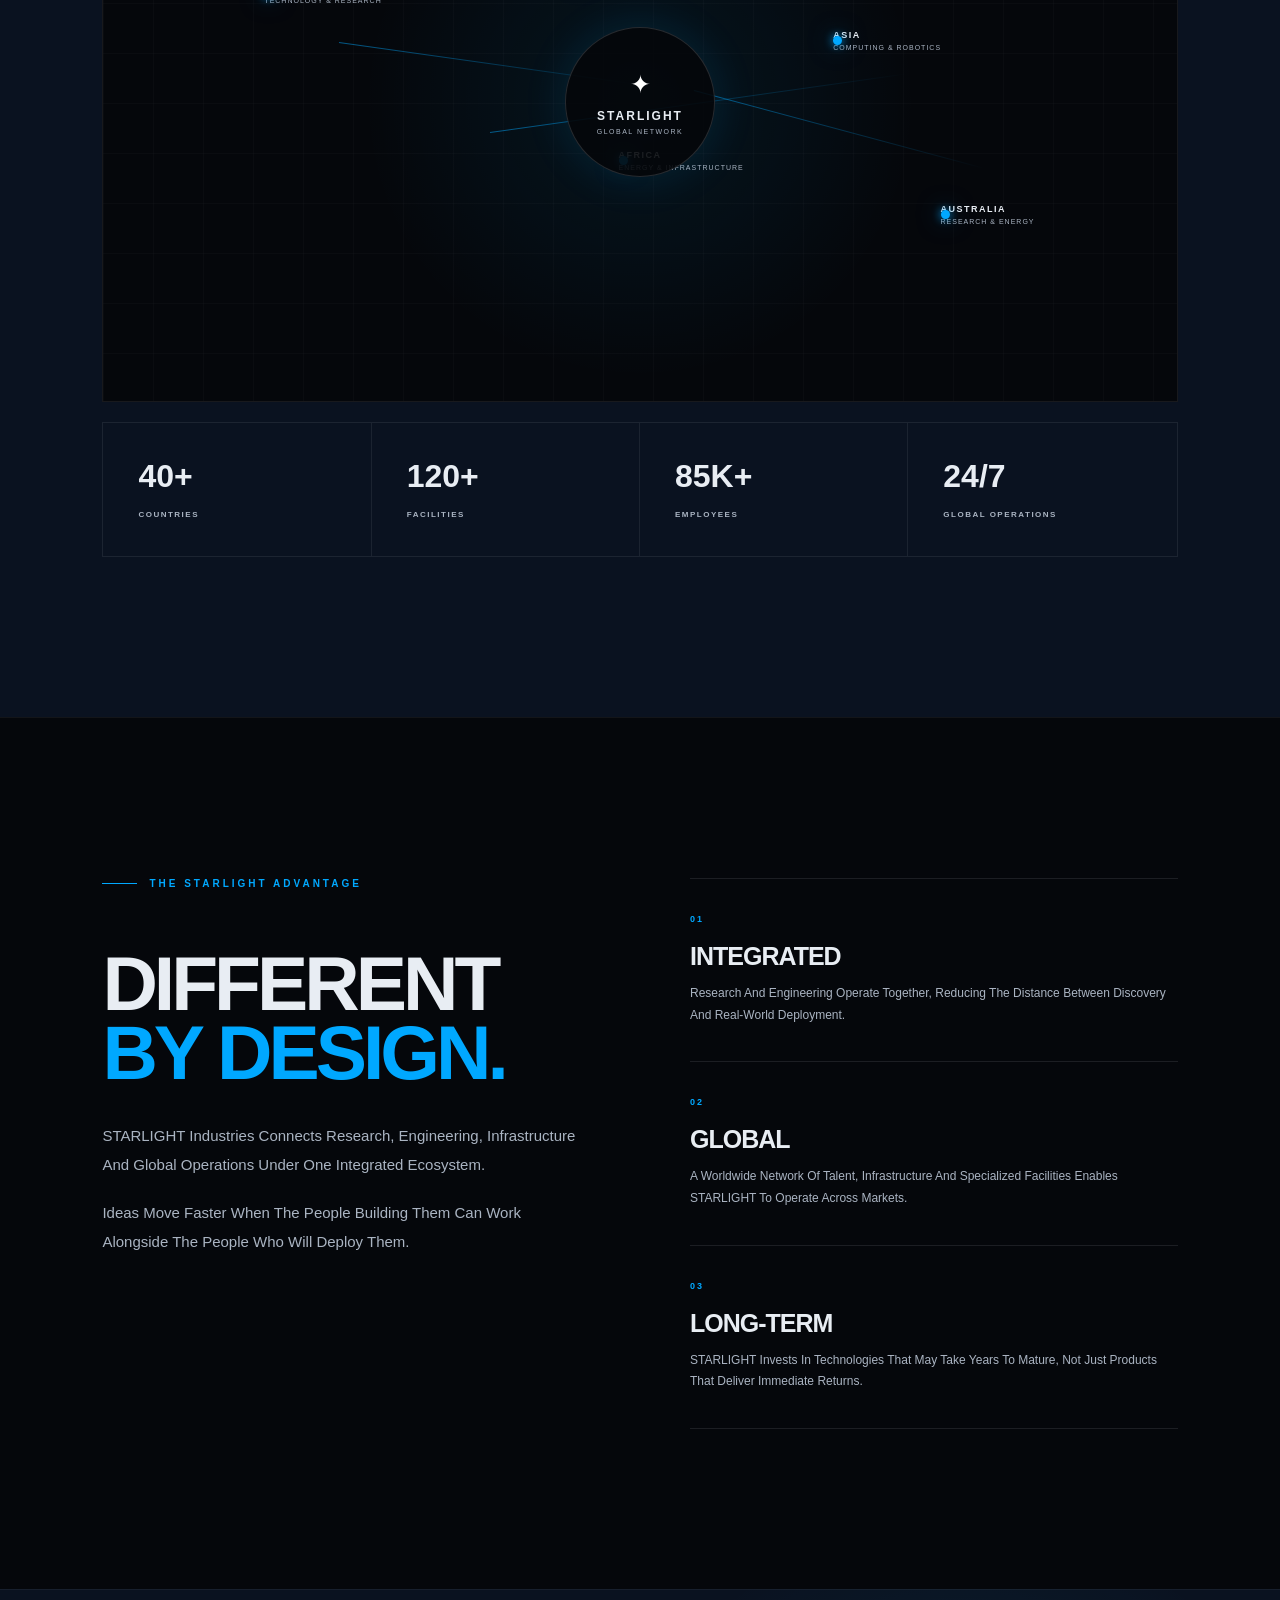
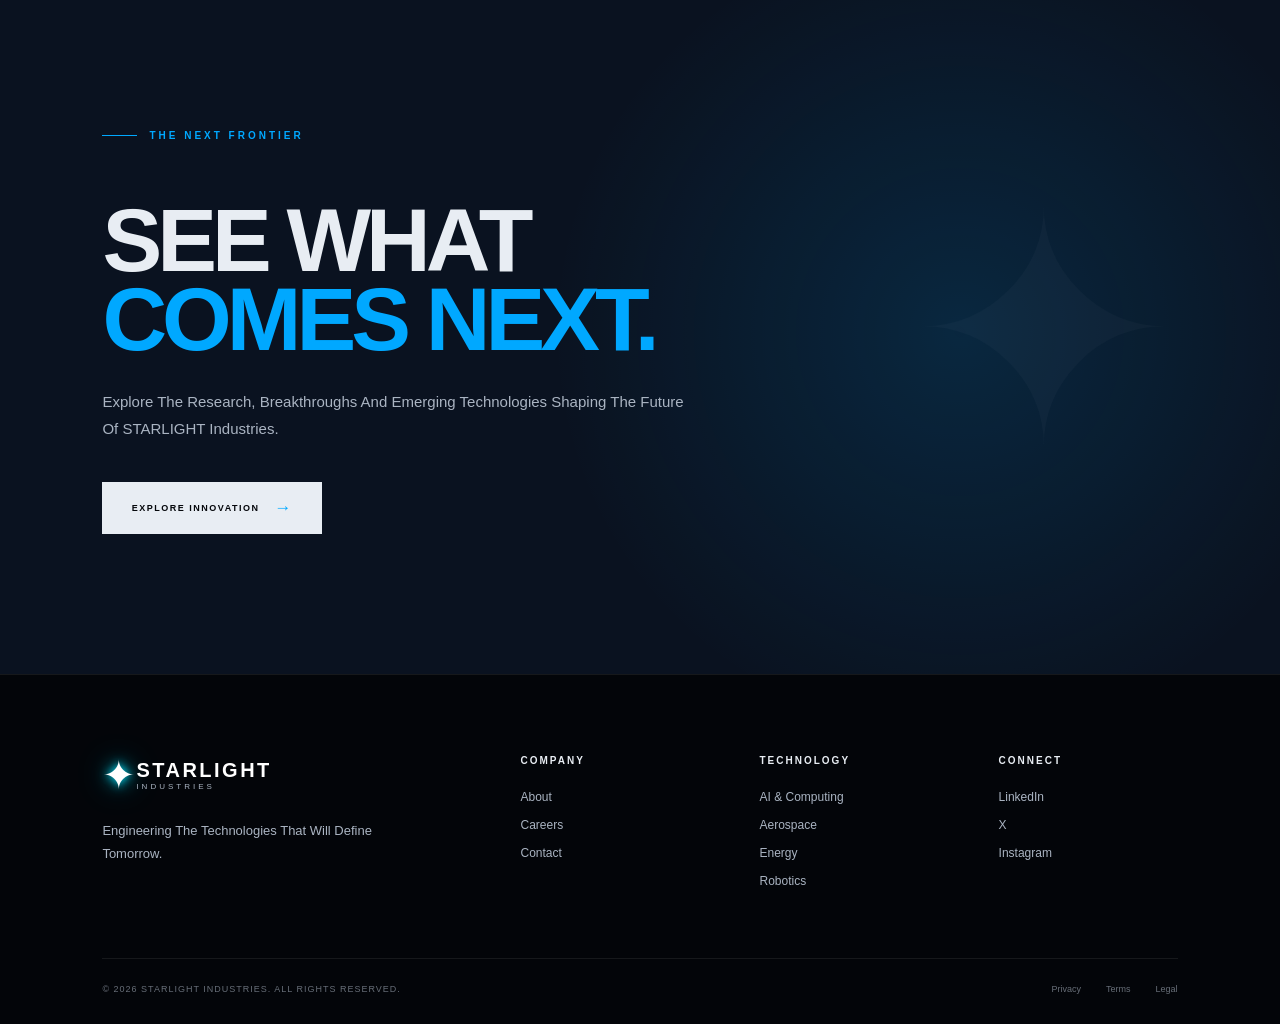
==== commit b4c05fc4: "Update divisions.html" ====
--- a/divisions.html
+++ b/divisions.html
@@ -18,7 +18,7 @@
 
     <link
         rel="stylesheet"
-        href="CSS/Divisions.css"
+        href="CSS/divisions.css"
     >
 
 </head>
@@ -1121,8 +1121,8 @@
     </footer>
 
 
-    <script src="JS/script.js"></script>
+    <script src="js/script.js"></script>
 
 </body>
 
-</html>+</html>
--- a/CSS/divisions.css
+++ b/CSS/divisions.css
@@ -0,0 +1,2176 @@
+/* ================================= */
+/* DIVISIONS HERO */
+/* ================================= */
+
+.divisions-hero {
+
+    min-height: calc(100vh - 80px);
+
+    position: relative;
+
+    overflow: hidden;
+
+    display: flex;
+
+    align-items: center;
+
+    padding: 120px 8%;
+
+    background:
+
+        radial-gradient(
+            circle at 75% 50%,
+            rgba(
+                0,
+                168,
+                255,
+                0.12
+            ),
+            transparent 38%
+        ),
+
+        var(--void-black);
+
+}
+
+
+/* ================================= */
+/* GRID */
+/* ================================= */
+
+.divisions-grid {
+
+    position: absolute;
+
+    inset: 0;
+
+    opacity: 0.1;
+
+    background-image:
+
+        linear-gradient(
+            rgba(
+                232,
+                237,
+                243,
+                0.15
+            ) 1px,
+            transparent 1px
+        ),
+
+        linear-gradient(
+            90deg,
+            rgba(
+                232,
+                237,
+                243,
+                0.15
+            ) 1px,
+            transparent 1px
+        );
+
+    background-size: 60px 60px;
+
+}
+
+
+/* ================================= */
+/* GLOW */
+/* ================================= */
+
+.divisions-glow {
+
+    position: absolute;
+
+    width: 550px;
+
+    height: 550px;
+
+    right: -120px;
+
+    top: 50%;
+
+    transform: translateY(-50%);
+
+    border-radius: 50%;
+
+    background:
+
+        radial-gradient(
+            circle,
+            rgba(
+                0,
+                229,
+                255,
+                0.12
+            ),
+            transparent 65%
+        );
+
+    filter: blur(40px);
+
+}
+
+
+/* ================================= */
+/* HERO CONTENT */
+/* ================================= */
+
+.divisions-hero-content {
+
+    position: relative;
+
+    z-index: 3;
+
+    max-width: 850px;
+
+}
+
+
+.divisions-hero h1 {
+
+    margin: 25px 0 35px;
+
+    font-family: 'Space Grotesk', sans-serif;
+
+    font-size: clamp(
+        60px,
+        9vw,
+        125px
+    );
+
+    line-height: 0.86;
+
+    letter-spacing: -5px;
+
+}
+
+
+.divisions-hero h1 span {
+
+    display: block;
+
+    color: var(--electric-blue);
+
+}
+
+
+.divisions-hero-content > p {
+
+    max-width: 650px;
+
+    color: var(--soft-silver);
+
+    font-size: 17px;
+
+    line-height: 1.8;
+
+}
+
+
+/* ================================= */
+/* STAT */
+/* ================================= */
+
+.division-stat {
+
+    display: flex;
+
+    flex-direction: column;
+
+    gap: 6px;
+
+    margin-top: 55px;
+
+}
+
+
+.division-stat strong {
+
+    color: var(--silver-white);
+
+    font-family: 'Space Grotesk', sans-serif;
+
+    font-size: 32px;
+
+}
+
+
+.division-stat span {
+
+    color: var(--soft-silver);
+
+    font-size: 8px;
+
+    font-weight: 700;
+
+    letter-spacing: 2px;
+
+}
+
+
+/* ================================= */
+/* DIVISION STARLIGHT LOGO */
+/* ================================= */
+
+.division-logo {
+
+    width: 600px;
+
+    height: 600px;
+
+    position: absolute;
+
+    right: 3%;
+
+    top:45%;
+
+    transform:
+        translateY(-50%);
+
+    display: flex;
+
+    align-items: center;
+
+    justify-content: center;
+
+}
+
+
+/* ================================= */
+/* LOGO SYMBOL */
+/* ================================= */
+
+.division-logo-symbol {
+
+    color: #FFFFFF;
+
+    font-size: 400px;
+
+    line-height: 1;
+
+    text-shadow:
+
+        0 0 10px #FFFFFF,
+
+        0 0 25px rgba(
+            0,
+            168,
+            255,
+            0.9
+        ),
+
+        0 0 55px rgba(
+            0,
+            168,
+            255,
+            0.75
+        ),
+
+        0 0 110px rgba(
+            0,
+            168,
+            255,
+            0.4`5
+        );
+
+    animation:
+        divisionLogoSpin
+        14s
+        linear
+        infinite;
+
+}
+
+
+/* ================================= */
+/* LOGO ROTATION */
+/* ================================= */
+
+@keyframes divisionLogoSpin {
+
+    from {
+
+        transform:
+            perspective(500px)
+            rotateY(0deg);
+
+    }
+
+    to {
+
+        transform:
+            perspective(500px)
+            rotateY(360deg);
+
+    }
+
+}
+
+/* ================================= */
+/* CORE DIVISIONS */
+/* ================================= */
+
+.core-divisions {
+
+    padding: 160px 8%;
+
+    background: var(--midnight-navy);
+
+    border-top: 1px solid rgba(
+        232,
+        237,
+        243,
+        0.06
+    );
+
+}
+
+
+.core-divisions-header {
+
+    max-width: 850px;
+
+    margin-bottom: 100px;
+
+}
+
+
+.core-divisions-header h2 {
+
+    margin: 25px 0 30px;
+
+    font-family: 'Space Grotesk', sans-serif;
+
+    font-size: clamp(
+        45px,
+        6vw,
+        85px
+    );
+
+    line-height: 0.92;
+
+    letter-spacing: -3px;
+
+}
+
+
+.core-divisions-header h2 span {
+
+    display: block;
+
+    color: var(--electric-blue);
+
+}
+
+
+.core-divisions-header > p {
+
+    max-width: 650px;
+
+    color: var(--soft-silver);
+
+    font-size: 16px;
+
+    line-height: 1.8;
+
+}
+
+
+/* ================================= */
+/* DIVISION LIST */
+/* ================================= */
+
+.division-list {
+
+    display: flex;
+
+    flex-direction: column;
+
+}
+
+
+.division-block {
+
+    min-height: 570px;
+
+    display: grid;
+
+    grid-template-columns: 70px 1fr 420px;
+
+    gap: 50px;
+
+    align-items: center;
+
+    padding: 80px 0;
+
+    border-top: 1px solid rgba(
+        232,
+        237,
+        243,
+        0.08
+    );
+
+}
+
+
+.division-block:last-child {
+
+    border-bottom: 1px solid rgba(
+        232,
+        237,
+        243,
+        0.08
+    );
+
+}
+
+
+/* ================================= */
+/* NUMBER */
+/* ================================= */
+
+.division-block-number {
+
+    align-self: start;
+
+    padding-top: 12px;
+
+    color: var(--electric-blue);
+
+    font-family: 'Space Grotesk', sans-serif;
+
+    font-size: 11px;
+
+    font-weight: 700;
+
+    letter-spacing: 2px;
+
+}
+
+
+/* ================================= */
+/* CONTENT */
+/* ================================= */
+
+.division-block-content {
+
+    max-width: 700px;
+
+}
+
+
+.division-block-category {
+
+    display: block;
+
+    margin-bottom: 15px;
+
+    color: var(--electric-blue);
+
+    font-size: 8px;
+
+    font-weight: 700;
+
+    letter-spacing: 2.5px;
+
+}
+
+
+.division-block-content h3 {
+
+    margin-bottom: 25px;
+
+    font-family: 'Space Grotesk', sans-serif;
+
+    font-size: clamp(
+        40px,
+        5vw,
+        65px
+    );
+
+    line-height: 0.95;
+
+    letter-spacing: -3px;
+
+}
+
+
+.division-block-content h3 span {
+
+    display: block;
+
+    color: var(--silver-white);
+
+}
+
+
+.division-block-content > p {
+
+    max-width: 620px;
+
+    color: var(--soft-silver);
+
+    font-size: 14px;
+
+    line-height: 1.9;
+
+}
+
+
+/* ================================= */
+/* SPECIALTIES */
+/* ================================= */
+
+.division-specialties {
+
+    display: flex;
+
+    flex-wrap: wrap;
+
+    gap: 8px;
+
+    margin-top: 30px;
+
+}
+
+
+.division-specialties span {
+
+    padding: 8px 12px;
+
+    color: rgba(
+        232,
+        237,
+        243,
+        0.65
+    );
+
+    border: 1px solid rgba(
+        232,
+        237,
+        243,
+        0.1
+    );
+
+    font-size: 8px;
+
+    letter-spacing: 1px;
+
+}
+
+
+/* ================================= */
+/* DIVISION VISUAL */
+/* ================================= */
+
+.division-block-visual {
+
+    width: 400px;
+
+    height: 400px;
+
+    position: relative;
+
+    display: flex;
+
+    align-items: center;
+
+    justify-content: center;
+
+    border: 1px solid rgba(
+        232,
+        237,
+        243,
+        0.08
+    );
+
+    border-radius: 50%;
+
+    background:
+
+        radial-gradient(
+            circle,
+            rgba(
+                0,
+                168,
+                255,
+                0.09
+            ),
+            transparent 65%
+        );
+
+}
+
+.division-visual-core {
+
+    width: 120px;
+
+    height: 120px;
+
+    display: flex;
+
+    align-items: center;
+
+    justify-content: center;
+
+    border-radius: 50%;
+
+    color: #FFFFFF;
+
+    font-family: 'Space Grotesk', sans-serif;
+
+    font-size: 27px;
+
+    font-weight: 700;
+
+    letter-spacing: 2px;
+
+    background: rgba(
+        5,
+        7,
+        11,
+        0.9
+    );
+
+    border: 1px solid rgba(
+        232,
+        237,
+        243,
+        0.18
+    );
+
+    box-shadow:
+
+        0 0 35px rgba(
+            0,
+            168,
+            255,
+            0.14
+        );
+
+}
+
+
+@keyframes divisionVisualSpin {
+
+    from {
+        transform: rotate(-25deg);
+    }
+
+    to {
+        transform: rotate(335deg);
+    }
+
+}
+
+
+/* ================================= */
+/* DIVISION LINK */
+/* ================================= */
+
+.division-block-content a {
+
+    display: inline-flex;
+
+    align-items: center;
+
+    gap: 12px;
+
+    margin-top: 30px;
+
+    color: var(--silver-white);
+
+    font-size: 9px;
+
+    font-weight: 700;
+
+    letter-spacing: 1.5px;
+
+    transition: 0.3s ease;
+
+}
+
+
+.division-block-content a span {
+
+    color: var(--electric-blue);
+
+    font-size: 17px;
+
+    transition: 0.3s ease;
+
+}
+
+
+.division-block-content a:hover {
+
+    color: var(--electric-blue);
+
+}
+
+
+.division-block-content a:hover span {
+
+    transform: translateX(6px);
+
+}
+
+/* ================================= */
+/* STARLIGHT NETWORK */
+/* ================================= */
+
+.starlight-network {
+
+    padding: 160px 8%;
+
+    background: var(--void-black);
+
+    border-top: 1px solid rgba(
+        232,
+        237,
+        243,
+        0.06
+    );
+
+}
+
+
+.network-header {
+
+    max-width: 850px;
+
+    margin-bottom: 90px;
+
+}
+
+
+.network-header h2 {
+
+    margin: 25px 0 30px;
+
+    font-family: 'Space Grotesk', sans-serif;
+
+    font-size: clamp(
+        45px,
+        6vw,
+        85px
+    );
+
+    line-height: 0.92;
+
+    letter-spacing: -3px;
+
+}
+
+
+.network-header h2 span {
+
+    display: block;
+
+    color: var(--electric-blue);
+
+}
+
+
+.network-header > p {
+
+    max-width: 650px;
+
+    color: var(--soft-silver);
+
+    font-size: 16px;
+
+    line-height: 1.8;
+
+}
+
+
+/* ================================= */
+/* NETWORK GRID */
+/* ================================= */
+
+.network-grid {
+
+    display: grid;
+
+    grid-template-columns:
+        repeat(2, 1fr);
+
+    gap: 16px;
+
+}
+
+
+.network-card {
+
+    min-height: 300px;
+
+    position: relative;
+
+    display: flex;
+
+    flex-direction: column;
+
+    justify-content: space-between;
+
+    padding: 35px;
+
+    overflow: hidden;
+
+    background:
+
+        linear-gradient(
+            145deg,
+            rgba(
+                16,
+                28,
+                50,
+                0.65
+            ),
+            rgba(
+                5,
+                7,
+                11,
+                0.95
+            )
+        );
+
+    border: 1px solid rgba(
+        232,
+        237,
+        243,
+        0.08
+    );
+
+    transition: 0.35s ease;
+
+}
+
+
+.network-card::before {
+
+    content: "";
+
+    position: absolute;
+
+    width: 180px;
+
+    height: 180px;
+
+    right: -80px;
+
+    bottom: -80px;
+
+    border-radius: 50%;
+
+    background: rgba(
+        0,
+        168,
+        255,
+        0.08
+    );
+
+    filter: blur(45px);
+
+    transition: 0.35s ease;
+
+}
+
+
+.network-card:hover {
+
+    transform: translateY(-6px);
+
+    border-color: rgba(
+        0,
+        168,
+        255,
+        0.35
+    );
+
+}
+
+
+.network-card:hover::before {
+
+    background: rgba(
+        0,
+        229,
+        255,
+        0.14
+    );
+
+}
+
+
+/* ================================= */
+/* CARD TOP */
+/* ================================= */
+
+.network-card-top {
+
+    position: relative;
+
+    z-index: 2;
+
+    display: flex;
+
+    align-items: center;
+
+    justify-content: space-between;
+
+}
+
+
+.network-card-top span {
+
+    color: var(--electric-blue);
+
+    font-size: 8px;
+
+    font-weight: 700;
+
+    letter-spacing: 2px;
+
+}
+
+
+.network-card-top strong {
+
+    color: rgba(
+        232,
+        237,
+        243,
+        0.25
+    );
+
+    font-family: 'Space Grotesk', sans-serif;
+
+    font-size: 10px;
+
+    letter-spacing: 2px;
+
+}
+
+
+/* ================================= */
+/* CARD CONTENT */
+/* ================================= */
+
+.network-card h3 {
+
+    position: relative;
+
+    z-index: 2;
+
+    margin-top: 45px;
+
+    font-family: 'Space Grotesk', sans-serif;
+
+    font-size: 27px;
+
+    letter-spacing: -1px;
+
+}
+
+
+.network-card > p {
+
+    position: relative;
+
+    z-index: 2;
+
+    max-width: 500px;
+
+    margin-top: 12px;
+
+    color: var(--soft-silver);
+
+    font-size: 12px;
+
+    line-height: 1.8;
+
+}
+
+
+/* ================================= */
+/* CARD LINE */
+/* ================================= */
+
+.network-card-line {
+
+    position: relative;
+
+    z-index: 2;
+
+    width: 100%;
+
+    height: 1px;
+
+    margin: 25px 0;
+
+    background: rgba(
+        232,
+        237,
+        243,
+        0.08
+    );
+
+}
+
+
+/* ================================= */
+/* CARD LINK */
+/* ================================= */
+
+.network-card a {
+
+    position: relative;
+
+    z-index: 2;
+
+    display: inline-flex;
+
+    align-items: center;
+
+    gap: 12px;
+
+    color: var(--silver-white);
+
+    font-size: 8px;
+
+    font-weight: 700;
+
+    letter-spacing: 1.5px;
+
+    transition: 0.3s ease;
+
+}
+
+
+.network-card a span {
+
+    color: var(--electric-blue);
+
+    font-size: 16px;
+
+    transition: 0.3s ease;
+
+}
+
+
+.network-card a:hover {
+
+    color: var(--electric-blue);
+
+}
+
+
+.network-card a:hover span {
+
+    transform: translateX(6px);
+
+}
+
+
+/* ================================= */
+/* NETWORK FOOTER */
+/* ================================= */
+
+.network-footer {
+
+    display: flex;
+
+    align-items: center;
+
+    justify-content: center;
+
+    gap: 18px;
+
+    margin-top: 70px;
+
+    padding-top: 30px;
+
+    border-top: 1px solid rgba(
+        232,
+        237,
+        243,
+        0.08
+    );
+
+}
+
+
+.network-footer span {
+
+    color: rgba(
+        232,
+        237,
+        243,
+        0.45
+    );
+
+    font-size: 8px;
+
+    font-weight: 700;
+
+    letter-spacing: 1.5px;
+
+}
+
+
+.network-footer strong {
+
+    color: var(--silver-white);
+
+    font-family: 'Space Grotesk', sans-serif;
+
+    font-size: 25px;
+
+}
+
+/* ================================= */
+/* GLOBAL REACH */
+/* ================================= */
+
+.global-reach {
+
+    padding: 160px 8%;
+
+    background: var(--midnight-navy);
+
+    border-top: 1px solid rgba(
+        232,
+        237,
+        243,
+        0.06
+    );
+
+}
+
+
+.global-reach-header {
+
+    max-width: 850px;
+
+    margin-bottom: 90px;
+
+}
+
+
+.global-reach-header h2 {
+
+    margin: 25px 0 30px;
+
+    font-family: 'Space Grotesk', sans-serif;
+
+    font-size: clamp(
+        45px,
+        6vw,
+        85px
+    );
+
+    line-height: 0.92;
+
+    letter-spacing: -3px;
+
+}
+
+
+.global-reach-header h2 span {
+
+    display: block;
+
+    color: var(--electric-blue);
+
+}
+
+
+.global-reach-header > p {
+
+    max-width: 650px;
+
+    color: var(--soft-silver);
+
+    font-size: 16px;
+
+    line-height: 1.8;
+
+}
+
+
+/* ================================= */
+/* MAP */
+/* ================================= */
+
+.global-map {
+
+    min-height: 600px;
+
+    position: relative;
+
+    overflow: hidden;
+
+    border: 1px solid rgba(
+        232,
+        237,
+        243,
+        0.08
+    );
+
+    background:
+
+        radial-gradient(
+            circle at center,
+            rgba(
+                0,
+                168,
+                255,
+                0.09
+            ),
+            transparent 45%
+        ),
+
+        #05070B;
+
+}
+
+
+/* ================================= */
+/* MAP GRID */
+/* ================================= */
+
+.map-grid {
+
+    position: absolute;
+
+    inset: 0;
+
+    opacity: 0.18;
+
+    background-image:
+
+        linear-gradient(
+            rgba(
+                232,
+                237,
+                243,
+                0.12
+            ) 1px,
+            transparent 1px
+        ),
+
+        linear-gradient(
+            90deg,
+            rgba(
+                232,
+                237,
+                243,
+                0.12
+            ) 1px,
+            transparent 1px
+        );
+
+    background-size: 50px 50px;
+
+}
+
+
+/* ================================= */
+/* MAP CONNECTIONS */
+/* ================================= */
+
+.map-line {
+
+    position: absolute;
+
+    height: 1px;
+
+    transform-origin: left center;
+
+    background: linear-gradient(
+        90deg,
+        rgba(
+            0,
+            168,
+            255,
+            0.5
+        ),
+        transparent
+    );
+
+}
+
+
+.line-one {
+
+    width: 340px;
+
+    left: 22%;
+
+    top: 40%;
+
+    transform:
+        rotate(8deg);
+
+}
+
+
+.line-two {
+
+    width: 420px;
+
+    left: 36%;
+
+    top: 55%;
+
+    transform:
+        rotate(-8deg);
+
+}
+
+
+.line-three {
+
+    width: 300px;
+
+    left: 55%;
+
+    top: 48%;
+
+    transform:
+        rotate(15deg);
+
+}
+
+
+/* ================================= */
+/* LOCATIONS */
+/* ================================= */
+
+.location {
+
+    position: absolute;
+
+    display: flex;
+
+    align-items: center;
+
+    gap: 12px;
+
+    z-index: 3;
+
+}
+
+
+.location-dot {
+
+    width: 9px;
+
+    height: 9px;
+
+    flex-shrink: 0;
+
+    border-radius: 50%;
+
+    background: var(--electric-blue);
+
+    box-shadow:
+
+        0 0 10px var(--electric-blue),
+
+        0 0 25px rgba(
+            0,
+            168,
+            255,
+            0.5
+        );
+
+}
+
+
+.location-info {
+
+    display: flex;
+
+    flex-direction: column;
+
+    gap: 4px;
+
+}
+
+
+.location-info strong {
+
+    color: var(--silver-white);
+
+    font-size: 9px;
+
+    letter-spacing: 1.5px;
+
+}
+
+
+.location-info small {
+
+    color: var(--soft-silver);
+
+    font-size: 7px;
+
+    letter-spacing: 1px;
+
+}
+
+
+/* ================================= */
+/* LOCATION POSITIONS */
+/* ================================= */
+
+.location-one {
+
+    left: 15%;
+
+    top: 30%;
+
+}
+
+
+.location-two {
+
+    left: 44%;
+
+    top: 27%;
+
+}
+
+
+.location-three {
+
+    left: 48%;
+
+    top: 58%;
+
+}
+
+
+.location-four {
+
+    left: 68%;
+
+    top: 38%;
+
+}
+
+
+.location-five {
+
+    left: 78%;
+
+    top: 67%;
+
+}
+
+
+/* ================================= */
+/* CENTER */
+/* ================================= */
+
+.global-map-center {
+
+    position: absolute;
+
+    top: 50%;
+
+    left: 50%;
+
+    transform:
+        translate(
+            -50%,
+            -50%
+        );
+
+    width: 150px;
+
+    height: 150px;
+
+    display: flex;
+
+    flex-direction: column;
+
+    align-items: center;
+
+    justify-content: center;
+
+    border-radius: 50%;
+
+    background: rgba(
+        5,
+        7,
+        11,
+        0.9
+    );
+
+    border: 1px solid rgba(
+        232,
+        237,
+        243,
+        0.15
+    );
+
+    box-shadow:
+
+        0 0 45px rgba(
+            0,
+            168,
+            255,
+            0.12
+        );
+
+    z-index: 4;
+
+}
+
+
+.global-map-center span {
+
+    margin-bottom: 10px;
+
+    color: #FFFFFF;
+
+    font-size: 25px;
+
+}
+
+
+.global-map-center strong {
+
+    color: var(--silver-white);
+
+    font-family: 'Space Grotesk', sans-serif;
+
+    font-size: 12px;
+
+    letter-spacing: 2px;
+
+}
+
+
+.global-map-center small {
+
+    margin-top: 5px;
+
+    color: var(--soft-silver);
+
+    font-size: 7px;
+
+    letter-spacing: 1.5px;
+
+}
+
+
+/* ================================= */
+/* GLOBAL STATS */
+/* ================================= */
+
+.global-stats {
+
+    display: grid;
+
+    grid-template-columns:
+        repeat(4, 1fr);
+
+    margin-top: 20px;
+
+    border: 1px solid rgba(
+        232,
+        237,
+        243,
+        0.08
+    );
+
+}
+
+
+.global-stats div {
+
+    padding: 35px;
+
+    border-right: 1px solid rgba(
+        232,
+        237,
+        243,
+        0.08
+    );
+
+}
+
+
+.global-stats div:last-child {
+
+    border-right: none;
+
+}
+
+
+.global-stats strong {
+
+    display: block;
+
+    margin-bottom: 8px;
+
+    color: var(--silver-white);
+
+    font-family: 'Space Grotesk', sans-serif;
+
+    font-size: 32px;
+
+}
+
+
+.global-stats span {
+
+    color: var(--soft-silver);
+
+    font-size: 8px;
+
+    font-weight: 700;
+
+    letter-spacing: 1.5px;
+
+}
+
+/* ================================= */
+/* STARLIGHT ADVANTAGE */
+/* ================================= */
+
+.starlight-advantage {
+
+    display: grid;
+
+    grid-template-columns:
+        1fr 1fr;
+
+    gap: 100px;
+
+    padding: 160px 8%;
+
+    background: var(--void-black);
+
+    border-top: 1px solid rgba(
+        232,
+        237,
+        243,
+        0.06
+    );
+
+}
+
+
+/* ================================= */
+/* ADVANTAGE CONTENT */
+/* ================================= */
+
+.advantage-content {
+
+    max-width: 650px;
+
+}
+
+
+.advantage-content h2 {
+
+    margin: 25px 0 35px;
+
+    font-family: 'Space Grotesk', sans-serif;
+
+    font-size: clamp(
+        50px,
+        6vw,
+        90px
+    );
+
+    line-height: 0.9;
+
+    letter-spacing: -4px;
+
+}
+
+
+.advantage-content h2 span {
+
+    display: block;
+
+    color: var(--electric-blue);
+
+}
+
+
+.advantage-content p {
+
+    max-width: 580px;
+
+    margin-bottom: 20px;
+
+    color: var(--soft-silver);
+
+    font-size: 15px;
+
+    line-height: 1.9;
+
+}
+
+
+/* ================================= */
+/* PRINCIPLES */
+/* ================================= */
+
+.advantage-principles {
+
+    display: flex;
+
+    flex-direction: column;
+
+}
+
+
+.advantage-item {
+
+    padding: 35px 0;
+
+    border-top: 1px solid rgba(
+        232,
+        237,
+        243,
+        0.1
+    );
+
+}
+
+
+.advantage-item:last-child {
+
+    border-bottom: 1px solid rgba(
+        232,
+        237,
+        243,
+        0.1
+    );
+
+}
+
+
+.advantage-item strong {
+
+    display: block;
+
+    margin-bottom: 18px;
+
+    color: var(--electric-blue);
+
+    font-size: 9px;
+
+    letter-spacing: 2px;
+
+}
+
+
+.advantage-item h3 {
+
+    margin-bottom: 12px;
+
+    color: var(--silver-white);
+
+    font-family: 'Space Grotesk', sans-serif;
+
+    font-size: 25px;
+
+    letter-spacing: -1px;
+
+}
+
+
+.advantage-item p {
+
+    max-width: 520px;
+
+    color: var(--soft-silver);
+
+    font-size: 12px;
+
+    line-height: 1.8;
+
+}
+
+
+/* ================================= */
+/* DIVISIONS CTA */
+/* ================================= */
+
+.divisions-cta {
+
+    min-height: 600px;
+
+    position: relative;
+
+    display: flex;
+
+    align-items: center;
+
+    padding: 140px 8%;
+
+    overflow: hidden;
+
+    background:
+
+        radial-gradient(
+            circle at 75% 50%,
+            rgba(
+                0,
+                168,
+                255,
+                0.14
+            ),
+            transparent 40%
+        ),
+
+        var(--midnight-navy);
+
+    border-top: 1px solid rgba(
+        232,
+        237,
+        243,
+        0.06
+    );
+
+}
+
+
+.divisions-cta::after {
+
+    content: "✦";
+
+    position: absolute;
+
+    right: 8%;
+
+    top: 50%;
+
+    transform:
+        translateY(-50%);
+
+    color: rgba(
+        232,
+        237,
+        243,
+        0.025
+    );
+
+    font-size: 320px;
+
+    line-height: 1;
+
+    pointer-events: none;
+
+}
+
+
+.divisions-cta-content {
+
+    position: relative;
+
+    z-index: 2;
+
+    max-width: 850px;
+
+}
+
+
+.divisions-cta h2 {
+
+    margin: 25px 0 30px;
+
+    font-family: 'Space Grotesk', sans-serif;
+
+    font-size: clamp(
+        55px,
+        7vw,
+        105px
+    );
+
+    line-height: 0.88;
+
+    letter-spacing: -5px;
+
+}
+
+
+.divisions-cta h2 span {
+
+    display: block;
+
+    color: var(--electric-blue);
+
+}
+
+
+.divisions-cta p {
+
+    max-width: 600px;
+
+    color: var(--soft-silver);
+
+    font-size: 15px;
+
+    line-height: 1.8;
+
+}
+
+
+.division-cta-button {
+
+    display: inline-flex;
+
+    align-items: center;
+
+    justify-content: center;
+
+    gap: 15px;
+
+    min-width: 220px;
+
+    margin-top: 40px;
+
+    padding: 16px 25px;
+
+    color: #05070B;
+
+    background: var(--silver-white);
+
+    font-size: 9px;
+
+    font-weight: 700;
+
+    letter-spacing: 1.5px;
+
+    transition: 0.3s ease;
+
+}
+
+
+.division-cta-button span {
+
+    color: var(--electric-blue);
+
+    font-size: 17px;
+
+    transition: 0.3s ease;
+
+}
+
+
+.division-cta-button:hover {
+
+    color: #FFFFFF;
+
+    background: var(--electric-blue);
+
+    transform: translateY(-3px);
+
+}
+
+
+.division-cta-button:hover span {
+
+    color: #FFFFFF;
+
+    transform: translateX(5px);
+
+}
+
+/* ================================= */
+/* RESPONSIVE DESIGN */
+/* ================================= */
+
+@media (max-width: 1000px) {
+
+    .division-orbit {
+
+        width: 330px;
+
+        height: 330px;
+
+        right: 2%;
+
+        opacity: 0.45;
+
+    }
+
+
+    .ring-a {
+
+        width: 330px;
+
+    }
+
+
+    .division-block {
+
+        grid-template-columns:
+            50px 1fr;
+
+    }
+
+
+    .division-block-visual {
+
+        display: none;
+
+    }
+
+
+    .starlight-advantage {
+
+        grid-template-columns:
+            1fr;
+
+        gap: 70px;
+
+    }
+
+}
+
+
+@media (max-width: 700px) {
+
+    .divisions-hero {
+
+        padding: 100px 6%;
+
+    }
+
+
+    .divisions-hero h1 {
+
+        letter-spacing: -3px;
+
+    }
+
+
+    .division-orbit {
+
+        display: none;
+
+    }
+
+
+    .core-divisions,
+    .starlight-network,
+    .global-reach,
+    .starlight-advantage {
+
+        padding-left: 6%;
+
+        padding-right: 6%;
+
+    }
+
+
+    .network-grid {
+
+        grid-template-columns:
+            1fr;
+
+    }
+
+
+    .division-block {
+
+        grid-template-columns:
+            1fr;
+
+        gap: 15px;
+
+        padding: 60px 0;
+
+    }
+
+
+    .division-block-number {
+
+        padding-top: 0;
+
+    }
+
+
+    .global-map {
+
+        min-height: 450px;
+
+    }
+
+
+    .location-info {
+
+        display: none;
+
+    }
+
+
+    .global-stats {
+
+        grid-template-columns:
+            repeat(2, 1fr);
+
+    }
+
+
+    .global-stats div {
+
+        border-bottom: 1px solid rgba(
+            232,
+            237,
+            243,
+            0.08
+        );
+
+    }
+
+
+    .global-stats div:nth-child(2) {
+
+        border-right: none;
+
+    }
+
+
+    .global-stats div:nth-child(3) {
+
+        border-right: 1px solid rgba(
+            232,
+            237,
+            243,
+            0.08
+        );
+
+    }
+
+
+    .divisions-cta {
+
+        padding-left: 6%;
+
+        padding-right: 6%;
+
+    }
+
+
+    .divisions-cta::after {
+
+        opacity: 0.5;
+
+        right: -100px;
+
+    }
+
+}
